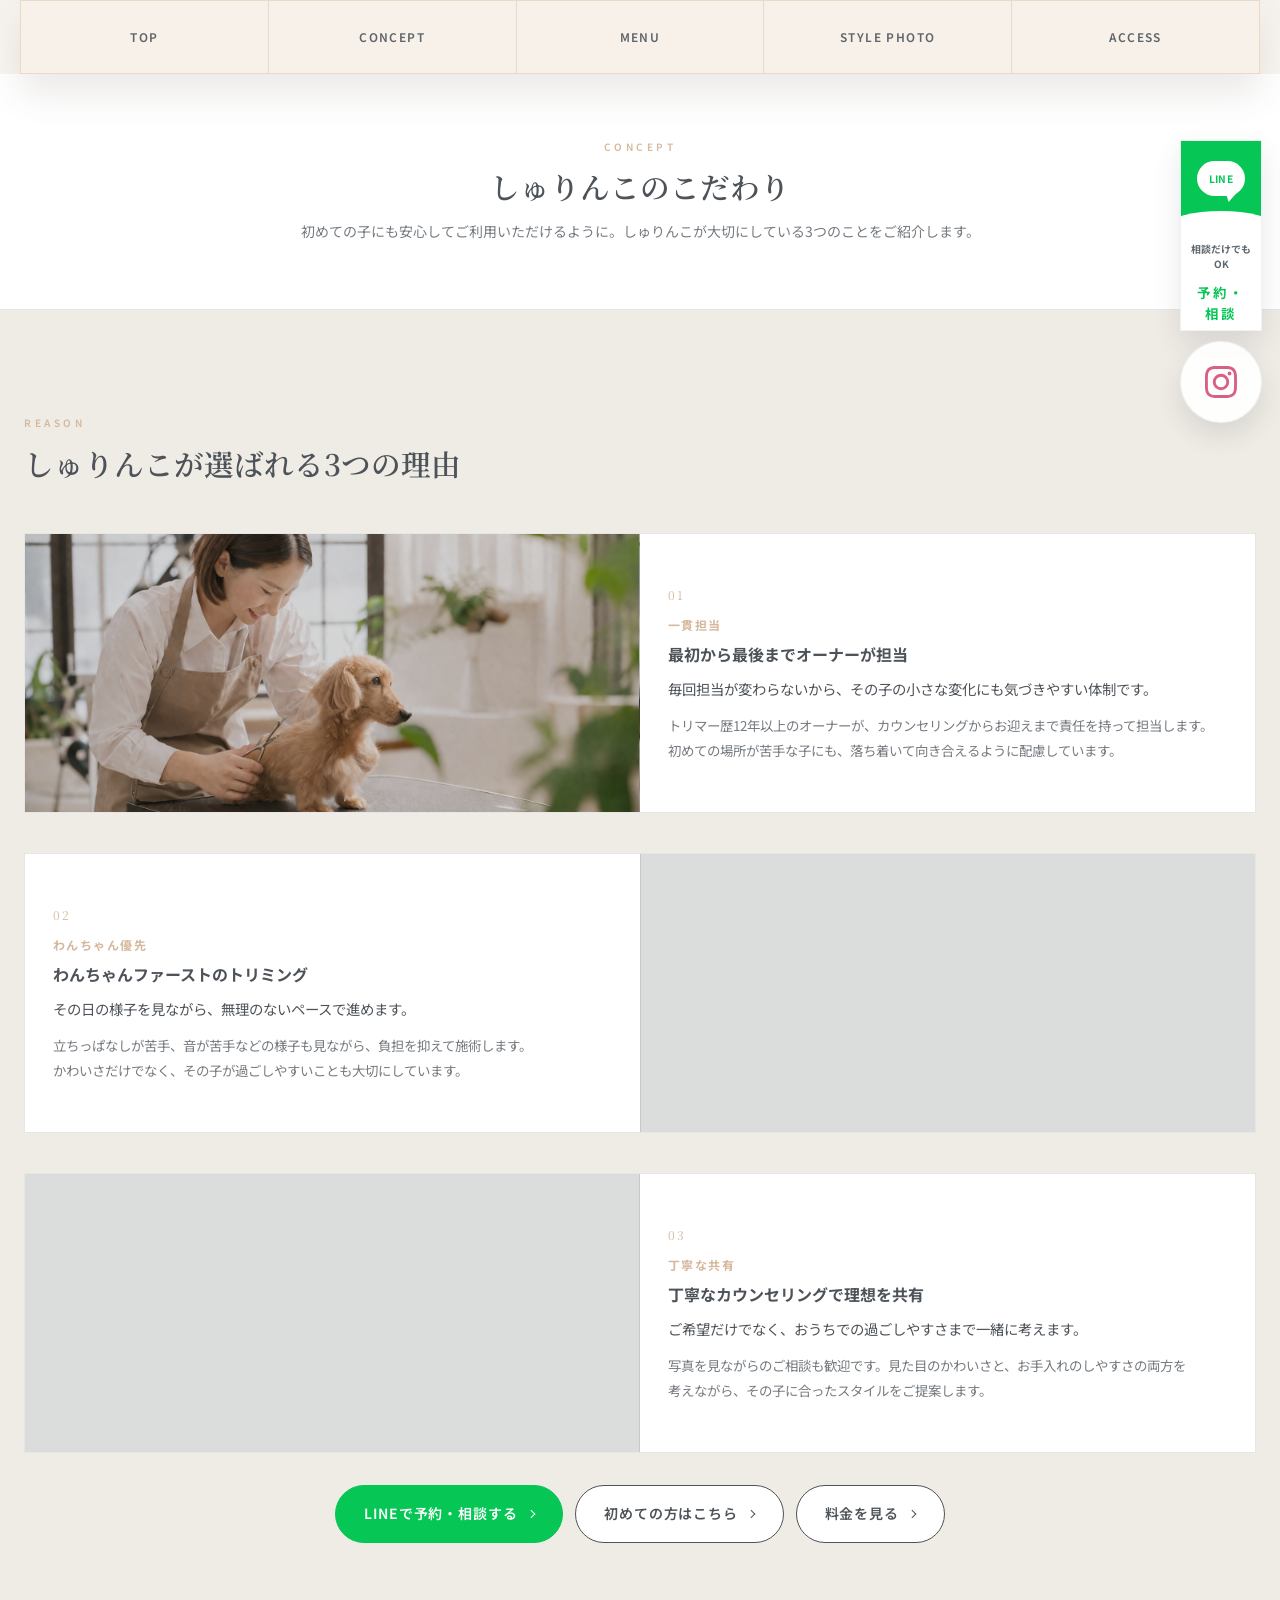
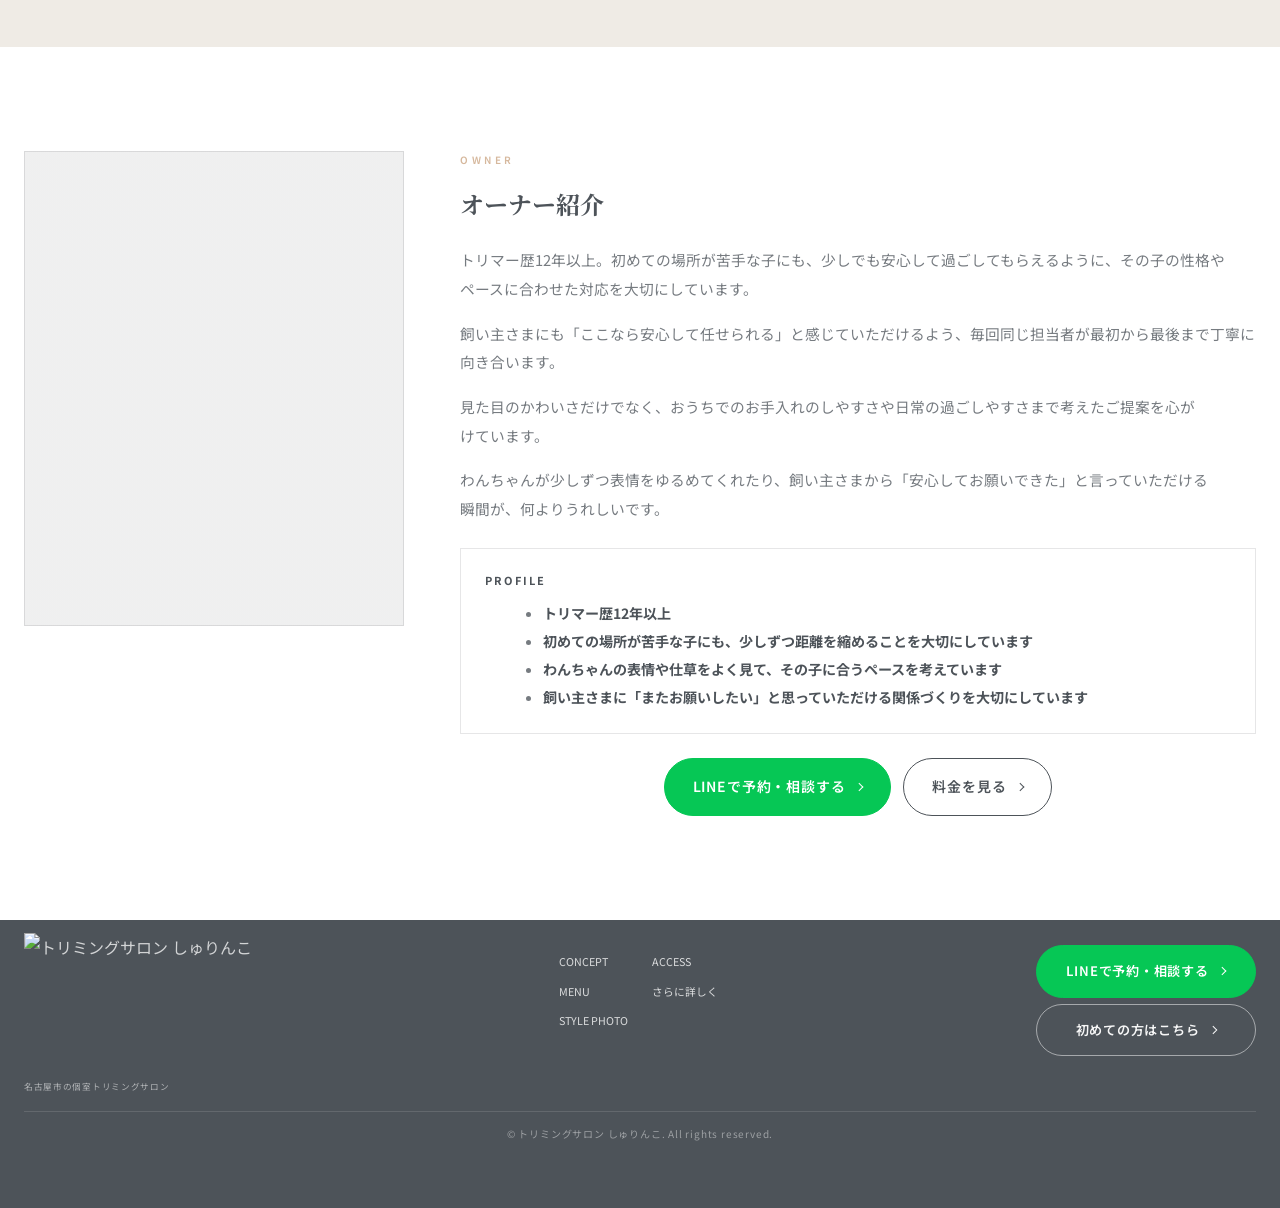
==== concept.html @ c7f00a2a "初回接続" ====
<!DOCTYPE html>
<html lang="ja">
<head>
  <meta charset="UTF-8">
  <meta name="viewport" content="width=device-width, initial-scale=1.0">
  <title>CONCEPT しゅりんこのこだわり | トリミングサロン しゅりんこ</title>
  <meta name="description" content="トリミングサロン しゅりんこのコンセプト。しゅりんこが選ばれる3つの理由をご紹介します。">
  <link rel="preconnect" href="https://fonts.googleapis.com">
  <link rel="preconnect" href="https://fonts.gstatic.com" crossorigin>
  <link href="https://fonts.googleapis.com/css2?family=Noto+Sans+JP:wght@400;500;600;700&family=Noto+Serif+JP:wght@500;600;700&display=swap" rel="stylesheet">
  <link rel="stylesheet" href="style.css">
</head>
<body class="subpage">
  <nav class="site-subnav" aria-label="ページ内ナビゲーション">
    <ul class="site-subnav__list">
      <li><a href="index.html">TOP</a></li>
      <li><a href="index.html#about">CONCEPT</a></li>
      <li><a href="index.html#menu">MENU</a></li>
      <li><a href="index.html#styles">STYLE PHOTO</a></li>
      <li><a href="index.html#access">ACCESS</a></li>
    </ul>
  </nav>

  <main class="subpage-main">
    <header class="page-hero page-hero--sub">
      <div class="container narrow">
        <p class="page-hero__label">CONCEPT</p>
        <h1 class="page-hero__title">しゅりんこのこだわり</h1>
        <p class="page-hero__lead">初めての子にも安心してご利用いただけるように。しゅりんこが大切にしている3つのことをご紹介します。</p>
      </div>
    </header>

    <section class="section section--beige reasons-section" id="reasons-detail" aria-labelledby="reasons-detail-title">
      <div class="reasons-section__head">
        <span class="section__label-en" aria-hidden="true">REASON</span>
        <h2 id="reasons-detail-title" class="reasons-section__title">しゅりんこが選ばれる3つの理由</h2>
      </div>
      <div class="reasons-stack">
        <div class="reasons-row">
          <div class="reasons-row__media reasons-row__media--a" role="presentation"></div>
          <article class="reasons-row__body">
            <span class="reasons-mosaic__num">01</span>
            <p class="reasons-mosaic__label">一貫担当</p>
            <h3 class="reasons-mosaic__heading">最初から最後までオーナーが担当</h3>
            <p class="reasons-mosaic__summary">毎回担当が変わらないから、その子の小さな変化にも気づきやすい体制です。</p>
            <p class="reasons-mosaic__text">トリマー歴12年以上のオーナーが、カウンセリングからお迎えまで責任を持って担当します。初めての場所が苦手な子にも、落ち着いて向き合えるように配慮しています。</p>
          </article>
        </div>
        <div class="reasons-row reasons-row--reverse">
          <div class="reasons-row__media reasons-row__media--b" role="presentation"></div>
          <article class="reasons-row__body">
            <span class="reasons-mosaic__num">02</span>
            <p class="reasons-mosaic__label">わんちゃん優先</p>
            <h3 class="reasons-mosaic__heading">わんちゃんファーストのトリミング</h3>
            <p class="reasons-mosaic__summary">その日の様子を見ながら、無理のないペースで進めます。</p>
            <p class="reasons-mosaic__text">立ちっぱなしが苦手、音が苦手などの様子も見ながら、負担を抑えて施術します。かわいさだけでなく、その子が過ごしやすいことも大切にしています。</p>
          </article>
        </div>
        <div class="reasons-row">
          <div class="reasons-row__media reasons-row__media--c" role="presentation"></div>
          <article class="reasons-row__body">
            <span class="reasons-mosaic__num">03</span>
            <p class="reasons-mosaic__label">丁寧な共有</p>
            <h3 class="reasons-mosaic__heading">丁寧なカウンセリングで理想を共有</h3>
            <p class="reasons-mosaic__summary">ご希望だけでなく、おうちでの過ごしやすさまで一緒に考えます。</p>
            <p class="reasons-mosaic__text">写真を見ながらのご相談も歓迎です。見た目のかわいさと、お手入れのしやすさの両方を考えながら、その子に合ったスタイルをご提案します。</p>
          </article>
        </div>
      </div>
      <div class="container narrow section__actions">
        <a href="index.html#contact" class="btn btn--line btn--arrow">LINEで予約・相談する</a>
        <a href="news-guide.html" class="btn btn--ghost btn--arrow">初めての方はこちら</a>
        <a href="menu.html" class="btn btn--ghost btn--arrow">料金を見る</a>
      </div>
    </section>

    <section class="section section--white" id="owner" aria-labelledby="owner-title">
      <div class="owner-section__inner">
        <div class="owner-section__photo" role="presentation"></div>
        <div class="owner-section__text">
          <span class="section__label-en section__label-en--dark">OWNER</span>
          <h2 id="owner-title" class="owner-section__title">オーナー紹介</h2>
          <p>トリマー歴12年以上。初めての場所が苦手な子にも、少しでも安心して過ごしてもらえるように、その子の性格やペースに合わせた対応を大切にしています。</p>
          <p>飼い主さまにも「ここなら安心して任せられる」と感じていただけるよう、毎回同じ担当者が最初から最後まで丁寧に向き合います。</p>
          <p>見た目のかわいさだけでなく、おうちでのお手入れのしやすさや日常の過ごしやすさまで考えたご提案を心がけています。</p>
          <p>わんちゃんが少しずつ表情をゆるめてくれたり、飼い主さまから「安心してお願いできた」と言っていただける瞬間が、何よりうれしいです。</p>
          <dl class="qualifications">
            <dt>PROFILE</dt>
            <dd>
              <ul>
                <li><strong>トリマー歴12年以上</strong></li>
                <li><strong>初めての場所が苦手な子にも、少しずつ距離を縮めることを大切にしています</strong></li>
                <li><strong>わんちゃんの表情や仕草をよく見て、その子に合うペースを考えています</strong></li>
                <li><strong>飼い主さまに「またお願いしたい」と思っていただける関係づくりを大切にしています</strong></li>
              </ul>
            </dd>
          </dl>
          <div class="section__actions section__actions--mt0">
            <a href="index.html#contact" class="btn btn--line btn--arrow">LINEで予約・相談する</a>
            <a href="menu.html" class="btn btn--ghost btn--arrow">料金を見る</a>
          </div>
        </div>
      </div>
    </section>
  </main>

  <footer class="site-footer">
    <div class="site-footer__grid container">
      <div class="site-footer__brand">
        <img src="ペットサロンしゅりんこのロゴデザイン.png" alt="トリミングサロン しゅりんこ" class="site-footer__logo-img" width="1536" height="1024" decoding="async">
        <p class="site-footer__tag">名古屋市の個室トリミングサロン</p>
      </div>
      <nav class="site-footer__nav" aria-label="フッターナビ">
        <ul>
          <li><a href="index.html#about">CONCEPT</a></li>
          <li><a href="index.html#menu">MENU</a></li>
          <li><a href="index.html#styles">STYLE PHOTO</a></li>
          <li><a href="index.html#access">ACCESS</a></li>
          <li><a href="concept.html">さらに詳しく</a></li>
        </ul>
      </nav>
      <div class="site-footer__cta">
        <a href="index.html#contact" class="btn btn--line btn--arrow btn--block">LINEで予約・相談する</a>
        <a href="news-guide.html" class="btn btn--ghost-light btn--arrow btn--block">初めての方はこちら</a>
      </div>
    </div>
    <p class="site-footer__copy">© トリミングサロン しゅりんこ. All rights reserved.</p>
  </footer>

  <aside class="fixed-side-cta floating-cta-nav" aria-label="固定予約・SNS">
    <a href="index.html#contact" class="fixed-side-cta__btn fixed-side-cta__btn--line floating-cta-nav__button floating-cta-nav__button--line" aria-label="LINEで予約">
      <span class="fixed-side-cta__line-top floating-cta-nav__line-header" aria-hidden="true">
        <span class="fixed-side-cta__line-bubble floating-cta-nav__line-bubble">LINE</span>
      </span>
      <span class="fixed-side-cta__subcopy">相談だけでもOK</span>
      <span class="fixed-side-cta__label floating-cta-nav__label"><span>予約・</span><span>相談</span></span>
    </a>
    <a href="#" class="fixed-side-cta__btn fixed-side-cta__btn--ig floating-cta-nav__button floating-cta-nav__button--instagram" target="_blank" rel="noopener noreferrer" aria-label="Instagram">
      <span class="fixed-side-cta__icon fixed-side-cta__icon--ig floating-cta-nav__icon" aria-hidden="true"></span>
      <span class="fixed-side-cta__label floating-cta-nav__label">Instagram</span>
    </a>
  </aside>

  <script>
    (function () {
      var toggle = document.querySelector('.menu-toggle');
      var nav = document.getElementById('mobile-nav');
      if (!toggle || !nav) return;
      toggle.addEventListener('click', function () {
        var open = nav.hasAttribute('hidden');
        if (open) {
          nav.removeAttribute('hidden');
          toggle.setAttribute('aria-expanded', 'true');
          toggle.setAttribute('aria-label', 'メニューを閉じる');
        } else {
          nav.setAttribute('hidden', '');
          toggle.setAttribute('aria-expanded', 'false');
          toggle.setAttribute('aria-label', 'メニューを開く');
        }
      });
      nav.querySelectorAll('a').forEach(function (a) {
        a.addEventListener('click', function () {
          nav.setAttribute('hidden', '');
          toggle.setAttribute('aria-expanded', 'false');
        });
      });
    })();
  </script>
</body>
</html>
---- style.css ----
/* dogsalon mooi — editorial / reference-inspired layout */

:root {
  --color-white: #ffffff;
  --color-beige: #efebe5;
  --color-beige-deep: #d8cdc0;
  --color-pink-bar: #f8f6f3;
  --color-footer: #4d5359;
  --color-text: #4d5359;
  --color-text-muted: #767b80;
  --color-tan: #d6b89d;
  --color-tan-hover: #c9a889;
  --color-line: #06c755;
  --color-line-hover: #05a849;
  --color-border: rgba(77, 83, 89, 0.14);
  --font-sans: "Noto Sans JP", system-ui, sans-serif;
  --font-serif: "Noto Serif JP", "Hiragino Mincho ProN", serif;
  --topbar-h: 76px;
  --subnav-h: 72px;
  --container: 1320px;
  --section-pad: clamp(4rem, 10vw, 6.5rem);
}

*,
*::before,
*::after {
  box-sizing: border-box;
}

html {
  scroll-behavior: smooth;
}

body {
  margin: 0;
  font-family: var(--font-sans);
  font-size: 16px;
  line-height: 1.85;
  color: var(--color-text);
  background: linear-gradient(180deg, #f5f2ee 0%, #ffffff 24rem);
  word-break: auto-phrase;
  overflow-wrap: break-word;
}

img {
  max-width: 100%;
  height: auto;
  vertical-align: middle;
}

a {
  color: inherit;
}

.container {
  width: min(100% - 48px, var(--container));
  margin-inline: auto;
}

.container.narrow {
  max-width: 720px;
}

/* ----- Top bar ----- */
.site-topbar {
  position: absolute;
  top: 0;
  left: 0;
  right: 0;
  z-index: 200;
  padding-top: 10px;
}

.site-topbar__inner {
  display: flex;
  align-items: flex-start;
  justify-content: space-between;
  min-height: var(--topbar-h);
  width: min(100% - 40px, var(--container));
  margin-inline: auto;
  gap: 1rem;
}

.site-logo {
  display: inline-flex;
  text-decoration: none;
  align-items: center;
  margin-top: 0;
}

.site-logo__img {
  display: block;
  width: clamp(270px, 32vw, 430px);
  height: auto;
  filter: drop-shadow(0 6px 22px rgba(0, 0, 0, 0.22));
}

.site-topbar__meta {
  display: flex;
  flex-direction: column;
  align-items: center;
  gap: 0.15rem;
  margin-left: auto;
  text-align: right;
}

.site-topbar__tel {
  font-family: var(--font-serif);
  font-size: clamp(1rem, 1.8vw, 1.4rem);
  color: rgba(255, 255, 255, 0.98);
  text-decoration: none;
  letter-spacing: 0.05em;
}

.site-topbar__tel:hover {
  color: var(--color-white);
}

.site-topbar__hours {
  font-size: 0.75rem;
  color: rgba(255, 255, 255, 0.78);
  letter-spacing: 0.08em;
}

.icon-link {
  display: inline-block;
  width: 20px;
  height: 20px;
  background: currentColor;
  color: var(--color-text);
  opacity: 0.86;
  transition: opacity 0.2s, transform 0.2s;
}

.icon-link:hover {
  opacity: 1;
  transform: translateY(-1px);
}

.icon-link--line {
  mask: url("data:image/svg+xml,%3Csvg xmlns='http://www.w3.org/2000/svg' viewBox='0 0 24 24'%3E%3Cpath fill='%23000' d='M19.365 9.863c.349 0 .63.285.63.631 0 .345-.281.63-.63.63H17.61v1.125h1.755c.349 0 .63.283.63.63 0 .344-.281.629-.63.629h-2.386c-.345 0-.627-.285-.627-.629V8.108c0-.345.282-.63.63-.63h2.386c.346 0 .627.285.627.63 0 .349-.281.63-.63.63H17.61v1.125h1.755zm-3.855 3.016c0 .27-.174.51-.432.596-.064.021-.133.031-.199.031-.211 0-.391-.09-.51-.25l-2.443-3.317v2.94c0 .344-.282.629-.631.629-.346 0-.627-.285-.627-.629V8.108c0-.27.173-.51.43-.595.06-.023.136-.033.194-.033.195 0 .375.104.495.254l2.462 3.33V8.108c0-.345.282-.63.63-.63.345 0 .63.285.63.63v4.771zm-5.741 0c0 .344-.282.629-.631.629-.345 0-.627-.285-.627-.629V8.108c0-.345.282-.63.63-.63.346 0 .628.285.628.63v4.771zm-2.466.629H4.917c-.345 0-.63-.285-.63-.629V8.108c0-.345.285-.63.63-.63.348 0 .63.285.63.63v4.137h1.756c.348 0 .629.283.629.63 0 .344-.282.629-.629.629M24 10.314C24 4.943 18.615.572 12 .572S0 4.943 0 10.314c0 4.811 4.27 8.842 10.035 9.608.391.082.923.258 1.058.59.12.301.079.766.038 1.08l-.164 1.02c-.045.301-.24 1.186 1.049.645 1.291-.539 6.916-4.078 9.436-6.975C23.176 14.393 24 12.458 24 10.314'/%3E%3C/svg%3E") center / contain no-repeat;
  -webkit-mask: url("data:image/svg+xml,%3Csvg xmlns='http://www.w3.org/2000/svg' viewBox='0 0 24 24'%3E%3Cpath fill='%23000' d='M19.365 9.863c.349 0 .63.285.63.631 0 .345-.281.63-.63.63H17.61v1.125h1.755c.349 0 .63.283.63.63 0 .344-.281.629-.63.629h-2.386c-.345 0-.627-.285-.627-.629V8.108c0-.345.282-.63.63-.63h2.386c.346 0 .627.285.627.63 0 .349-.281.63-.63.63H17.61v1.125h1.755zm-3.855 3.016c0 .27-.174.51-.432.596-.064.021-.133.031-.199.031-.211 0-.391-.09-.51-.25l-2.443-3.317v2.94c0 .344-.282.629-.631.629-.346 0-.627-.285-.627-.629V8.108c0-.27.173-.51.43-.595.06-.023.136-.033.194-.033.195 0 .375.104.495.254l2.462 3.33V8.108c0-.345.282-.63.63-.63.345 0 .63.285.63.63v4.771zm-5.741 0c0 .344-.282.629-.631.629-.345 0-.627-.285-.627-.629V8.108c0-.345.282-.63.63-.63.346 0 .628.285.628.63v4.771zm-2.466.629H4.917c-.345 0-.63-.285-.63-.629V8.108c0-.345.285-.63.63-.63.348 0 .63.285.63.63v4.137h1.756c.348 0 .629.283.629.63 0 .344-.282.629-.629.629M24 10.314C24 4.943 18.615.572 12 .572S0 4.943 0 10.314c0 4.811 4.27 8.842 10.035 9.608.391.082.923.258 1.058.59.12.301.079.766.038 1.08l-.164 1.02c-.045.301-.24 1.186 1.049.645 1.291-.539 6.916-4.078 9.436-6.975C23.176 14.393 24 12.458 24 10.314'/%3E%3C/svg%3E") center / contain no-repeat;
  background: #06c755;
  opacity: 1;
}

.icon-link--ig {
  mask: url("data:image/svg+xml,%3Csvg xmlns='http://www.w3.org/2000/svg' viewBox='0 0 24 24'%3E%3Cpath fill='%23000' d='M12 2.163c3.204 0 3.584.012 4.85.07 3.252.148 4.771 1.691 4.919 4.919.058 1.265.069 1.645.069 4.849 0 3.205-.012 3.584-.069 4.849-.149 3.225-1.664 4.771-4.919 4.919-1.266.058-1.644.07-4.85.07-3.204 0-3.584-.012-4.849-.07-3.26-.149-4.771-1.699-4.919-4.92-.058-1.265-.07-1.644-.07-4.849 0-3.204.013-3.583.07-4.849.149-3.227 1.664-4.771 4.919-4.919 1.266-.057 1.645-.069 4.849-.069zM12 0C8.741 0 8.333.014 7.053.072 2.695.272.273 2.69.073 7.052.014 8.333 0 8.741 0 12c0 3.259.014 3.668.072 4.948.2 4.358 2.618 6.78 6.98 6.98C8.333 23.986 8.741 24 12 24c3.259 0 3.668-.014 4.948-.072 4.354-.2 6.782-2.618 6.979-6.98.059-1.28.073-1.689.073-4.948 0-3.259-.014-3.667-.072-4.947-.196-4.354-2.617-6.78-6.979-6.98C15.668.014 15.259 0 12 0zm0 5.838a6.162 6.162 0 100 12.324 6.162 6.162 0 000-12.324zM12 16a4 4 0 110-8 4 4 0 010 8zm6.406-11.845a1.44 1.44 0 100 2.881 1.44 1.44 0 000-2.881z'/%3E%3C/svg%3E") center / contain no-repeat;
  -webkit-mask: url("data:image/svg+xml,%3Csvg xmlns='http://www.w3.org/2000/svg' viewBox='0 0 24 24'%3E%3Cpath fill='%23000' d='M12 2.163c3.204 0 3.584.012 4.85.07 3.252.148 4.771 1.691 4.919 4.919.058 1.265.069 1.645.069 4.849 0 3.205-.012 3.584-.069 4.849-.149 3.225-1.664 4.771-4.919 4.919-1.266.058-1.644.07-4.85.07-3.204 0-3.584-.012-4.849-.07-3.26-.149-4.771-1.699-4.919-4.92-.058-1.265-.07-1.644-.07-4.849 0-3.204.013-3.583.07-4.849.149-3.227 1.664-4.771 4.919-4.919 1.266-.057 1.645-.069 4.849-.069zM12 0C8.741 0 8.333.014 7.053.072 2.695.272.273 2.69.073 7.052.014 8.333 0 8.741 0 12c0 3.259.014 3.668.072 4.948.2 4.358 2.618 6.78 6.98 6.98C8.333 23.986 8.741 24 12 24c3.259 0 3.668-.014 4.948-.072 4.354-.2 6.782-2.618 6.979-6.98.059-1.28.073-1.689.073-4.948 0-3.259-.014-3.667-.072-4.947-.196-4.354-2.617-6.78-6.979-6.98C15.668.014 15.259 0 12 0zm0 5.838a6.162 6.162 0 100 12.324 6.162 6.162 0 000-12.324zM12 16a4 4 0 110-8 4 4 0 010 8zm6.406-11.845a1.44 1.44 0 100 2.881 1.44 1.44 0 000-2.881z'/%3E%3C/svg%3E") center / contain no-repeat;
}

.icon-link--facebook {
  mask: url("data:image/svg+xml,%3Csvg xmlns='http://www.w3.org/2000/svg' viewBox='0 0 24 24'%3E%3Cpath fill='%23000' d='M13.5 8.5V6.75c0-.483.392-.875.875-.875H16V2.5h-2.625A4.375 4.375 0 009 6.875V8.5H6.5V12H9v9.5h4.5V12H16l.5-3.5h-3z'/%3E%3C/svg%3E") center / contain no-repeat;
  -webkit-mask: url("data:image/svg+xml,%3Csvg xmlns='http://www.w3.org/2000/svg' viewBox='0 0 24 24'%3E%3Cpath fill='%23000' d='M13.5 8.5V6.75c0-.483.392-.875.875-.875H16V2.5h-2.625A4.375 4.375 0 009 6.875V8.5H6.5V12H9v9.5h4.5V12H16l.5-3.5h-3z'/%3E%3C/svg%3E") center / contain no-repeat;
}

.site-topbar__mail {
  width: 54px;
  height: 54px;
  border-radius: 999px;
  flex-shrink: 0;
  background: var(--color-tan);
  box-shadow: 0 18px 30px rgba(0, 0, 0, 0.14);
  position: relative;
}

.site-topbar__mail::before {
  content: "";
  position: absolute;
  inset: 16px;
  background: #48505a;
  mask: url("data:image/svg+xml,%3Csvg xmlns='http://www.w3.org/2000/svg' viewBox='0 0 24 24'%3E%3Cpath fill='%23000' d='M20 6H4a2 2 0 00-2 2v8a2 2 0 002 2h16a2 2 0 002-2V8a2 2 0 00-2-2m-.4 2L12 13.25 4.4 8zM4 16V9l8 5 8-5v7z'/%3E%3C/svg%3E") center / contain no-repeat;
  -webkit-mask: url("data:image/svg+xml,%3Csvg xmlns='http://www.w3.org/2000/svg' viewBox='0 0 24 24'%3E%3Cpath fill='%23000' d='M20 6H4a2 2 0 00-2 2v8a2 2 0 002 2h16a2 2 0 002-2V8a2 2 0 00-2-2m-.4 2L12 13.25 4.4 8zM4 16V9l8 5 8-5v7z'/%3E%3C/svg%3E") center / contain no-repeat;
}

.menu-toggle {
  display: none;
  flex-direction: column;
  justify-content: center;
  gap: 6px;
  width: 44px;
  height: 44px;
  padding: 0;
  border: none;
  background: transparent;
  cursor: pointer;
}

.menu-toggle span {
  display: block;
  width: 22px;
  height: 2px;
  background: var(--color-white);
}

.mobile-nav {
  border-top: 1px solid rgba(255, 255, 255, 0.18);
  background: rgba(77, 83, 89, 0.92);
}

.mobile-nav ul {
  list-style: none;
  margin: 0;
  padding: 1rem 1.25rem 1.5rem;
  display: flex;
  flex-direction: column;
  gap: 0.5rem;
}

.mobile-nav a {
  display: block;
  padding: 0.5rem 0;
  font-size: 0.875rem;
  text-decoration: none;
  color: var(--color-white);
}

@media (max-width: 900px) {
  .site-topbar__meta {
    align-items: flex-end;
  }

  .menu-toggle {
    display: flex;
  }

  .site-topbar__mail {
    display: none;
  }
}

/* ----- Sub navigation ----- */
.site-subnav {
  position: sticky;
  top: 0;
  z-index: 180;
  width: min(100% - 40px, var(--container));
  margin: calc(var(--subnav-h) * -0.5) auto 0;
  background: rgba(247, 241, 233, 0.97);
  border: 1px solid rgba(214, 184, 157, 0.42);
  box-shadow: 0 20px 35px rgba(99, 85, 69, 0.12);
  backdrop-filter: blur(10px);
}

.site-subnav__list {
  display: flex;
  align-items: stretch;
  list-style: none;
  margin: 0;
  padding: 0;
  min-height: var(--subnav-h);
}

.site-subnav__list > li {
  display: flex;
  align-items: center;
  flex: 1;
  justify-content: center;
}

.site-subnav__list > li:not(:last-child) {
  border-right: 1px solid var(--color-border);
}

.site-subnav__list a {
  display: block;
  padding: 0.75rem 1rem;
  font-size: 0.74rem;
  font-weight: 600;
  letter-spacing: 0.12em;
  text-decoration: none;
  color: #5e6469;
  transition: color 0.2s;
}

.site-subnav__list a:hover {
  color: var(--color-text);
}

.site-subnav__cta {
  flex: 0 0 145px !important;
}

.site-subnav__cta a {
  background: var(--color-tan);
  color: #4a5057 !important;
  width: 100%;
  min-height: var(--subnav-h);
  display: inline-flex;
  align-items: center;
  justify-content: center;
  gap: 0.5rem;
}

.site-subnav__cta a:hover {
  background: var(--color-tan-hover);
}

@media (max-width: 900px) {
  .site-subnav {
    display: none;
  }
}

/* ----- NEWS bar ----- */
.news-bar {
  width: min(100% - 40px, 1220px);
  margin: 1.1rem auto 0;
  padding: 1.1rem 0 1.35rem;
  background:
    linear-gradient(180deg, rgba(255, 255, 255, 0.96), rgba(255, 255, 255, 0.96)),
    linear-gradient(90deg, rgba(169, 206, 193, 0.22), rgba(255, 255, 255, 0) 18%);
}

.news-bar__inner {
  display: grid;
  grid-template-columns: minmax(240px, 0.36fr) minmax(0, 1fr);
  gap: 1.8rem;
  align-items: start;
}

.news-bar__header {
  padding: 0.9rem 0 0 0.35rem;
}

.news-bar__eyebrow {
  margin: 0 0 0.35rem;
  font-size: 0.75rem;
  font-weight: 600;
  letter-spacing: 0.22em;
  color: var(--color-tan);
  text-transform: lowercase;
}

.news-bar__title {
  margin: 0 0 0.95rem;
  font-family: var(--font-serif);
  font-size: clamp(1.2rem, 2.5vw, 1.6rem);
  font-weight: 600;
  letter-spacing: 0.08em;
  line-height: 1.5;
  color: var(--color-text);
}

.news-bar__header-line {
  display: flex;
  align-items: center;
  gap: 0.9rem;
  margin: 0 0 1.35rem;
}

.news-bar__header-dot {
  width: 12px;
  height: 12px;
  border-radius: 50%;
  background: rgba(214, 184, 157, 0.85);
  box-shadow: 14px -4px 0 -3px rgba(214, 184, 157, 0.55);
}

.news-bar__header-stroke {
  display: block;
  height: 2px;
  border-radius: 999px;
  background: rgba(214, 184, 157, 0.6);
}

.news-bar__header-stroke--short {
  width: 118px;
  transform: rotate(-4deg);
}

.news-bar__header-stroke--long {
  width: 178px;
  transform: rotate(2deg);
}

.news-bar__archive-link,
.news-bar__archive-button {
  display: inline-flex;
  align-items: center;
  justify-content: center;
  min-width: 220px;
  min-height: 0;
  padding: 0.72rem 1.35rem;
  background: var(--color-tan);
  box-shadow: 0 10px 24px rgba(214, 184, 157, 0.24);
  font-size: 0.8rem;
  font-weight: 600;
  letter-spacing: 0.18em;
  text-decoration: none;
  color: var(--color-white);
}

.news-bar__archive-link:hover,
.news-bar__archive-button:hover {
  background: var(--color-tan-hover);
  color: var(--color-white);
}

.news-bar__list {
  padding-top: 0.2rem;
}

.news-bar__item {
  border-bottom: 1px solid rgba(77, 83, 89, 0.12);
}

.news-bar__item-link {
  display: grid;
  grid-template-columns: 172px minmax(0, 1fr) auto;
  gap: 1.15rem;
  align-items: center;
  padding: 1.05rem 0.2rem;
  text-decoration: none;
  transition: color 0.2s, transform 0.2s;
}

.news-bar__item-link:hover {
  color: var(--color-tan);
  transform: translateX(4px);
}

.news-bar__date {
  display: block;
  font-family: var(--font-serif);
  color: var(--color-tan);
}

.news-bar__date-year {
  display: inline;
  font-size: 0.88rem;
  letter-spacing: 0.24em;
}

.news-bar__date-day {
  display: inline;
  font-size: 0.88rem;
  letter-spacing: 0.24em;
}

.news-bar__item-title {
  min-width: 0;
  font-size: clamp(0.92rem, 1.8vw, 1.05rem);
  font-weight: 500;
  line-height: 1.5;
  color: var(--color-text);
}

.news-bar__item-more {
  white-space: nowrap;
  font-size: 0.7rem;
  font-weight: 700;
  letter-spacing: 0.16em;
  color: var(--color-text-muted);
}

.news-bar__item-more::after {
  content: "→";
  margin-left: 0.35rem;
}

/* ----- Hero ----- */
.hero {
  position: relative;
  min-height: min(100vh, 900px);
  background: var(--color-beige);
  overflow: hidden;
}

.hero__media {
  position: absolute;
  inset: 0;
  overflow: hidden;
  background: linear-gradient(145deg, var(--color-beige-deep) 0%, #c4b8a8 50%, var(--color-beige) 100%);
}

.hero__img {
  width: 100%;
  height: 100%;
  object-fit: cover;
  object-position: center center;
  transform: scale(1.04);
  filter: saturate(0.93) brightness(0.88) contrast(1.01);
}

.hero__overlay {
  position: absolute;
  inset: 0;
  z-index: 2;
  background:
    linear-gradient(180deg, rgba(21, 24, 28, 0.56) 0%, rgba(21, 24, 28, 0.3) 34%, rgba(21, 24, 28, 0.5) 100%),
    radial-gradient(circle at center, rgba(255, 255, 255, 0.04), transparent 55%);
  display: flex;
  align-items: flex-end;
  justify-content: space-between;
  padding: clamp(1.5rem, 4vw, 3rem);
  padding-top: calc(var(--topbar-h) + 2rem);
}

.hero__content {
  max-width: 720px;
  margin: 0 auto 7rem;
  text-align: center;
  padding: clamp(1.2rem, 3vw, 2rem);
  border-radius: 1.5rem;
  background: linear-gradient(180deg, rgba(14, 16, 18, 0.26), rgba(14, 16, 18, 0.14));
  box-shadow: 0 16px 40px rgba(0, 0, 0, 0.16);
  backdrop-filter: blur(4px);
}

.hero__label {
  margin: 0 0 0.75rem;
  font-size: 0.6875rem;
  font-weight: 600;
  letter-spacing: 0.28em;
  color: rgba(255, 255, 255, 0.9);
}

.hero__title {
  margin: 0 0 1.25rem;
  font-family: var(--font-serif);
  font-size: clamp(1.7rem, 4vw, 2.7rem);
  font-weight: 600;
  line-height: 1.42;
  color: var(--color-white);
  text-shadow: 0 4px 26px rgba(0, 0, 0, 0.42);
  text-wrap: balance;
}

.hero__lead {
  margin: 0;
  font-size: 0.93rem;
  line-height: 1.9;
  color: rgba(255, 255, 255, 0.92);
  text-shadow: 0 2px 16px rgba(0, 0, 0, 0.4);
  text-wrap: pretty;
}

.hero__sublead {
  margin: 0.9rem 0 0;
  color: rgba(255, 255, 255, 0.98);
  font-size: 0.9rem;
  font-weight: 500;
  line-height: 1.8;
  text-shadow: 0 2px 14px rgba(0, 0, 0, 0.46);
}

.hero__actions {
  display: flex;
  flex-wrap: wrap;
  gap: 0.75rem;
  justify-content: center;
  margin-top: 1.15rem;
}

.hero__actions .btn {
  min-width: min(100%, 240px);
  min-height: 54px;
}

.hero__meta {
  list-style: none;
  margin: 1rem 0 0;
  padding: 0;
  display: flex;
  flex-wrap: wrap;
  justify-content: center;
  gap: 0.6rem;
}

.hero__meta li {
  padding: 0.45rem 0.85rem;
  border: 1px solid rgba(255, 255, 255, 0.26);
  background: rgba(255, 255, 255, 0.1);
  color: rgba(255, 255, 255, 0.95);
  font-size: 0.75rem;
  letter-spacing: 0.08em;
}

.hero__rail {
  display: flex;
  align-items: flex-end;
  justify-content: space-between;
  width: 100%;
  position: absolute;
  inset: auto 2rem 2rem;
  pointer-events: none;
}

.hero__dots {
  display: none;
}

.hero__scroll {
  display: none;
}

.hide-mobile {
  display: none;
}

@media (min-width: 640px) {
  .hide-mobile {
    display: inline;
  }
}

@media (max-width: 900px) {
  :root {
    --topbar-h: 64px;
  }

  .site-topbar {
    padding-top: 10px;
  }

  .site-topbar__inner {
    width: min(100% - 24px, var(--container));
  }

  .site-logo__img {
    width: clamp(210px, 58vw, 320px);
  }

  .site-topbar__tel {
    font-size: 0.84rem;
  }

  .site-topbar__hours {
    font-size: 0.65rem;
  }

  .hero {
    min-height: 78vh;
  }

  .hero__overlay {
    padding-top: calc(var(--topbar-h) + 1rem);
  }

  .hero__content {
    margin-bottom: 5.5rem;
    padding: 1.25rem 1rem 1.4rem;
  }

  .hero__actions {
    flex-direction: column;
  }

  .hero__actions .btn {
    width: 100%;
  }

  .hero__meta {
    gap: 0.45rem;
  }

  .hero__meta li {
    font-size: 0.7rem;
  }

  .hero__rail {
    inset: auto 1rem 1.5rem;
  }

  .news-bar {
    width: min(100% - 24px, 1220px);
    margin-top: 1.2rem;
  }

  .news-bar__inner {
    grid-template-columns: 1fr;
    gap: 1rem;
  }

  .news-bar__title {
    font-size: 1.7rem;
  }

  .news-bar__item-link {
    grid-template-columns: 72px minmax(0, 1fr);
    gap: 0.9rem 1rem;
    padding: 1rem 0;
  }

  .news-bar__item-more {
    grid-column: 2;
  }
}

.quick-cta {
  position: relative;
  z-index: 3;
  margin-top: -2.3rem;
  padding: 0 0 1.25rem;
}

.quick-cta__grid {
  display: grid;
  grid-template-columns: repeat(2, minmax(0, 1fr));
  gap: 1rem;
}

.quick-cta__card {
  display: block;
  padding: 1.2rem 1.15rem;
  min-height: 148px;
  text-decoration: none;
  background: rgba(255, 255, 255, 0.95);
  border: 1px solid rgba(77, 83, 89, 0.1);
  box-shadow: 0 14px 30px rgba(77, 83, 89, 0.08);
}

.quick-cta__label {
  display: block;
  margin-bottom: 0.45rem;
  font-size: 0.72rem;
  font-weight: 700;
  letter-spacing: 0.12em;
  color: var(--color-tan);
}

.quick-cta__card strong {
  display: block;
  margin-bottom: 0.45rem;
  font-size: 0.98rem;
  line-height: 1.6;
}

.quick-cta__card p {
  margin: 0;
  font-size: 0.84rem;
  line-height: 1.8;
  color: var(--color-text-muted);
}

/* ----- Section utilities ----- */
.section {
  padding: var(--section-pad) 0;
}

.section--beige {
  background: var(--color-beige);
}

.section--white {
  background: var(--color-white);
}

.section__label-en {
  display: block;
  font-size: 0.625rem;
  font-weight: 600;
  letter-spacing: 0.35em;
  color: rgba(255, 255, 255, 0.65);
  margin-bottom: 0.75rem;
}

.section__label-en--dark {
  color: var(--color-tan);
}

.section__label-en--center {
  display: block;
  text-align: center;
  margin-bottom: 0.5rem;
}

.section__label-en--on-dark {
  color: rgba(255, 255, 255, 0.72);
}

/* ----- CONCEPT（トップ） ----- */
.concept-main {
  padding: clamp(3rem, 7vw, 5rem) 0;
}

.concept-main__grid {
  display: grid;
  grid-template-columns: minmax(300px, 0.95fr) minmax(0, 1.05fr);
  gap: clamp(1.25rem, 3vw, 2rem);
  align-items: stretch;
  width: min(100% - 48px, var(--container));
  margin-inline: auto;
}

.concept-main__visual {
  width: 100%;
  min-height: 100%;
  display: flex;
  align-items: center;
  justify-content: center;
  padding: clamp(1rem, 2.5vw, 1.5rem);
  margin: 0;
  background: linear-gradient(145deg, rgba(216, 205, 192, 0.55) 0%, rgba(248, 246, 243, 0.92) 100%);
  border: 1px solid var(--color-border);
  border-radius: 1.5rem;
  overflow: hidden;
}

.concept-main__image {
  display: block;
  width: 100%;
  height: auto;
  max-height: 560px;
  aspect-ratio: 1 / 1;
  object-fit: cover;
  object-position: center center;
  filter: saturate(0.94) brightness(0.98);
  border-radius: 1rem;
}

.concept-main__content {
  padding: clamp(1.5rem, 3vw, 2rem) clamp(1.4rem, 2.8vw, 1.9rem);
  display: flex;
  flex-direction: column;
  justify-content: center;
  gap: 0;
  max-width: none;
  margin-inline: auto;
}

.style-banner__actions .btn {
  min-width: min(100%, 280px);
  padding: 0.85rem 1.75rem;
}

.concept-main__title {
  font-family: var(--font-serif);
  font-size: clamp(1.25rem, 2.8vw, 1.65rem);
  font-weight: 600;
  margin: 0 0 0.7rem;
  line-height: 1.5;
  text-wrap: balance;
}

.concept-main__title--lead {
  margin-bottom: 0.65rem;
}

.concept-main__intro {
  max-width: 680px;
  margin: 0 0 2rem;
  font-size: 0.94rem;
  line-height: 1.9;
  color: var(--color-text-muted);
}

.concept-main__body {
  margin-bottom: 1.8rem;
}

.concept-main__body p {
  margin: 0 0 1.15rem;
  font-size: 0.95rem;
  line-height: 2.05;
  color: var(--color-text-muted);
  text-wrap: pretty;
}

.concept-main__body p:last-child {
  margin-bottom: 0;
}

.concept-main__body i {
  font-style: normal;
  font-weight: 600;
  color: var(--color-text);
}

.concept-main__features {
  display: grid;
  grid-template-columns: repeat(3, minmax(0, 1fr));
  gap: 0.9rem;
  margin-top: 1.2rem;
}

.concept-main__feature-card {
  padding: 1rem 1rem 1.05rem;
  background: rgba(255, 255, 255, 0.88);
  border: 1px solid var(--color-border);
}

.concept-main__feature-card h3 {
  margin: 0 0 0.45rem;
  font-size: 0.88rem;
  line-height: 1.65;
}

.concept-main__feature-card p {
  margin: 0;
  font-size: 0.8rem;
  line-height: 1.8;
  color: var(--color-text-muted);
}

.concept-main__actions {
  display: flex;
  flex-wrap: wrap;
  gap: 0.75rem;
  margin-top: 1rem;
}

@media (max-width: 768px) {
  .concept-main__grid {
    grid-template-columns: 1fr;
    width: min(100% - 24px, var(--container));
  }

  .concept-main__visual {
    min-height: auto;
    margin-bottom: 1.4rem;
  }

  .concept-main__image {
    max-height: none;
  }

  .concept-main__intro {
    margin-bottom: 1.35rem;
  }

  .concept-main__features {
    grid-template-columns: 1fr;
  }

  .empathy-grid,
  .first-guide__steps-grid,
  .first-guide__support,
  .menu-feature__pricing,
  .style-cases__grid,
  .reassurance-grid {
    grid-template-columns: 1fr;
  }

  .first-step-card,
  .first-guide__support-card {
    padding: 1.35rem 1.2rem;
  }

  .first-step-card::after {
    display: none;
  }

  .menu-feature__actions {
    justify-content: center;
  }

}

/* ----- サブページ（concept.html） ----- */
.subpage .site-topbar {
  position: relative;
  padding-top: 0.5rem;
  background: var(--color-white);
}

.subpage .site-subnav {
  margin: 0 auto;
}

.subpage-main {
  padding-bottom: 0;
}

.page-hero--sub {
  padding: clamp(2.5rem, 6vw, 4rem) 0;
  background: var(--color-white);
  border-bottom: 1px solid var(--color-border);
  text-align: center;
}

.page-hero__label {
  margin: 0 0 0.5rem;
  font-size: 0.625rem;
  font-weight: 600;
  letter-spacing: 0.35em;
  color: var(--color-tan);
}

.page-hero__title {
  font-family: var(--font-serif);
  font-size: clamp(1.35rem, 3vw, 1.85rem);
  font-weight: 600;
  margin: 0 0 0.75rem;
  line-height: 1.45;
  text-wrap: balance;
}

.page-hero__lead {
  margin: 0;
  font-size: 0.875rem;
  color: var(--color-text-muted);
  text-wrap: pretty;
}

.section__title-center {
  font-family: var(--font-serif);
  font-size: clamp(1.25rem, 2.8vw, 1.65rem);
  font-weight: 600;
  text-align: center;
  margin: 0 0 2rem;
  line-height: 1.55;
  text-wrap: balance;
}

.section__title--on-dark {
  color: var(--color-white);
}

.section__intro {
  text-align: center;
  max-width: 640px;
  margin: -0.5rem auto 2rem;
  color: var(--color-text-muted);
  font-size: 0.93rem;
  line-height: 1.9;
  text-wrap: pretty;
}

.section__intro--tight {
  margin-top: -1rem;
}

.section__actions {
  display: flex;
  flex-wrap: wrap;
  gap: 0.75rem;
  justify-content: center;
  margin-top: 2rem;
}

.section__actions--mt0 {
  margin-top: 0;
}

.mini-cta {
  margin-top: 1.75rem;
  padding: 1.15rem 1.2rem;
  background: rgba(255, 255, 255, 0.72);
  border: 1px solid var(--color-border);
}

.mini-cta--center {
  text-align: center;
}

.mini-cta__text {
  margin: 0 0 0.85rem;
  font-size: 0.9rem;
  line-height: 1.9;
  color: var(--color-text-muted);
}

.section__cta-caption {
  margin: 0.9rem 0 0;
  text-align: center;
  font-size: 0.84rem;
  line-height: 1.8;
  color: var(--color-text-muted);
}

.section__cta-caption--left {
  text-align: left;
}

.empathy-section__closing {
  margin: 1.5rem auto 0;
  max-width: 720px;
  text-align: center;
  font-size: 0.9rem;
  line-height: 1.9;
  color: var(--color-text-muted);
}

.empathy-grid {
  display: grid;
  grid-template-columns: repeat(2, minmax(0, 1fr));
  gap: 1rem;
}

.empathy-card {
  padding: 1.2rem 1.2rem;
  background: rgba(255, 255, 255, 0.76);
  border: 1px solid var(--color-border);
}

.empathy-card p {
  margin: 0;
  font-size: 0.86rem;
  line-height: 1.8;
  color: var(--color-text);
}

@media (min-width: 769px) {
  .empathy-card p {
    white-space: nowrap;
  }
}

.empathy-section {
  padding-top: clamp(2.75rem, 6vw, 4.25rem);
  padding-bottom: clamp(2.5rem, 5vw, 3.75rem);
}

.first-guide {
  padding-top: clamp(2.5rem, 5.5vw, 4rem);
}

.first-guide__steps-grid {
  display: grid;
  grid-template-columns: repeat(4, minmax(0, 1fr));
  gap: 1.5rem;
}

.first-step-card,
.first-guide__support-card {
  position: relative;
  padding: 1.55rem 1.35rem;
  background: rgba(255, 255, 255, 0.9);
  border: 1px solid var(--color-border);
}

.first-step-card::after {
  content: "→";
  position: absolute;
  right: -0.75rem;
  top: 50%;
  transform: translateY(-50%);
  font-size: 1rem;
  color: rgba(77, 83, 89, 0.34);
}

.first-step-card:last-child::after {
  display: none;
}

.first-step-card__num {
  display: inline-block;
  margin-bottom: 0.8rem;
  font-size: 0.74rem;
  font-weight: 700;
  letter-spacing: 0.14em;
  color: var(--color-tan);
}

.first-step-card h3,
.first-guide__support-card h3 {
  margin: 0 0 0.8rem;
  font-family: var(--font-serif);
  font-size: 1.05rem;
}

.first-step-card p,
.first-guide__support-card p,
.first-guide__support-card ul {
  margin: 0;
  color: var(--color-text-muted);
  line-height: 1.9;
  font-size: 0.92rem;
}

.first-guide__support {
  display: grid;
  grid-template-columns: 1.2fr 0.8fr;
  gap: 1.5rem;
  margin-top: 1.5rem;
}

.first-guide__support-card ul {
  padding-left: 1.2rem;
}

.first-guide__support-card--accent {
  background: linear-gradient(180deg, rgba(255, 255, 255, 0.92), rgba(248, 244, 239, 0.96));
}

.text-link {
  display: inline-flex;
  margin-top: 0.85rem;
  color: var(--color-text);
  font-size: 0.85rem;
  font-weight: 700;
  text-decoration: none;
}

/* ----- Buttons ----- */
.btn {
  display: inline-flex;
  align-items: center;
  justify-content: center;
  gap: 0.5rem;
  padding: 0.95rem 1.75rem;
  font-family: inherit;
  font-size: 0.875rem;
  font-weight: 600;
  letter-spacing: 0.06em;
  text-decoration: none;
  border-radius: 999px;
  border: 1px solid transparent;
  cursor: pointer;
  min-height: 52px;
  transition: background 0.2s, color 0.2s, border-color 0.2s, transform 0.2s;
}

.btn--sm {
  padding: 0.55rem 1rem;
  font-size: 0.75rem;
}

.btn--lg {
  padding: 1rem 1.85rem;
  font-size: 0.875rem;
}

.btn--block {
  width: 100%;
  max-width: 260px;
}

.btn--arrow::after {
  content: "";
  width: 0.4rem;
  height: 0.4rem;
  border-top: 1.5px solid currentColor;
  border-right: 1.5px solid currentColor;
  transform: rotate(45deg);
  margin-left: 0.15rem;
}

.btn--ghost {
  background: var(--color-white);
  color: var(--color-text);
  border-color: var(--color-text);
}

.btn--ghost:hover {
  background: var(--color-text);
  color: var(--color-white);
  transform: translateY(-1px);
}

.btn--tan {
  background: var(--color-line);
  color: var(--color-white);
  border-color: var(--color-line);
}

.btn--tan:hover {
  background: var(--color-line-hover);
  border-color: var(--color-line-hover);
  color: var(--color-white);
  transform: translateY(-1px);
}

.btn--line {
  background: var(--color-line);
  color: var(--color-white);
  border-color: var(--color-line);
}

.btn--line:hover {
  background: var(--color-line-hover);
  border-color: var(--color-line-hover);
  color: var(--color-white);
  transform: translateY(-1px);
}

.btn--light {
  background: var(--color-white);
  color: var(--color-text);
  border-color: var(--color-white);
}

.btn--light:hover {
  background: transparent;
  color: var(--color-white);
  border-color: var(--color-white);
}

.btn--outline-light {
  background: transparent;
  color: var(--color-white);
  border-color: rgba(255, 255, 255, 0.85);
}

.btn--outline-light:hover {
  background: rgba(255, 255, 255, 0.12);
  color: var(--color-white);
}

.btn--ghost-light {
  background: transparent;
  color: rgba(255, 255, 255, 0.95);
  border-color: rgba(255, 255, 255, 0.5);
}

.btn--ghost-light:hover {
  background: rgba(255, 255, 255, 0.1);
  border-color: rgba(255, 255, 255, 0.85);
  color: var(--color-white);
  transform: translateY(-1px);
}

.text-link-arrow {
  display: inline-flex;
  align-items: center;
  gap: 0.35rem;
  font-size: 0.8125rem;
  font-weight: 600;
  letter-spacing: 0.08em;
  color: var(--color-text);
  text-decoration: none;
  border-bottom: 1px solid var(--color-text);
  padding-bottom: 0.15rem;
}

.text-link-arrow::after {
  content: "";
  width: 0.35rem;
  height: 0.35rem;
  border-top: 1.5px solid currentColor;
  border-right: 1.5px solid currentColor;
  transform: rotate(45deg);
}

.text-link-arrow:hover {
  color: var(--color-tan);
  border-color: var(--color-tan);
}

/* ----- Reasons editorial stack ----- */
.reasons-section {
  padding-left: min(24px, 4vw);
  padding-right: min(24px, 4vw);
}

.reasons-section__head {
  max-width: var(--container);
  margin: 0 auto 3rem;
}

.reasons-section__head .section__label-en {
  color: var(--color-tan);
  margin-bottom: 0.5rem;
}

.reasons-section__title {
  font-family: var(--font-serif);
  font-size: clamp(1.35rem, 3vw, 1.85rem);
  font-weight: 600;
  margin: 0;
  line-height: 1.5;
}

.reasons-stack {
  max-width: var(--container);
  margin: 0 auto;
  display: flex;
  flex-direction: column;
  gap: 2.5rem;
}

.reasons-grid {
  max-width: var(--container);
  margin: 0 auto;
  display: grid;
  grid-template-columns: repeat(3, minmax(0, 1fr));
  gap: 1rem;
}

.reasons-card {
  padding: 1.35rem 1.2rem 1.4rem;
  background: var(--color-white);
  border: 1px solid var(--color-border);
  display: flex;
  flex-direction: column;
  min-height: 100%;
}

.reasons-row {
  display: grid;
  grid-template-columns: 1fr 1fr;
  gap: 0;
  align-items: stretch;
  min-height: 280px;
  border: 1px solid var(--color-border);
  background: var(--color-white);
}

.reasons-row--reverse .reasons-row__media {
  order: 2;
}

.reasons-row--reverse .reasons-row__body {
  order: 1;
}

.reasons-row__media {
  min-height: 240px;
  border-right: 1px solid var(--color-border);
  background-position: center;
  background-size: cover;
}

.reasons-row--reverse .reasons-row__media {
  border-right: none;
  border-left: 1px solid var(--color-border);
}

.reasons-row__media--a {
  background-image:
    linear-gradient(rgba(54, 58, 61, 0.18), rgba(54, 58, 61, 0.18)),
    url("優しい手入れのひととき.png");
}

.reasons-row__media--b {
  background-image:
    linear-gradient(rgba(54, 58, 61, 0.18), rgba(54, 58, 61, 0.18)),
    url("清潔なトリミングルームのインテリア.png");
}

.reasons-row__media--c {
  background-image:
    linear-gradient(rgba(54, 58, 61, 0.18), rgba(54, 58, 61, 0.18)),
    url("美容ツールと植物のある洗練された作業スペース.png");
}

.reasons-row__body {
  padding: 2rem min(28px, 4vw);
  display: flex;
  flex-direction: column;
  justify-content: center;
  align-items: flex-start;
}

.reasons-mosaic__num {
  font-family: var(--font-serif);
  font-size: 0.75rem;
  color: var(--color-tan);
  letter-spacing: 0.15em;
}

.reasons-mosaic__heading {
  max-width: 100%;
  font-size: 1rem;
  font-weight: 700;
  margin: 0.35rem 0 0.55rem;
  line-height: 1.6;
}

.reasons-mosaic__label {
  margin: 0.5rem 0 0;
  font-size: 0.75rem;
  font-weight: 700;
  letter-spacing: 0.12em;
  color: var(--color-tan);
}

.reasons-mosaic__summary {
  margin: 0 0 0.7rem;
  font-size: 0.9rem;
  line-height: 1.75;
  color: var(--color-text);
}

.reasons-mosaic__text {
  margin: 0;
  max-width: none;
  font-size: 0.84rem;
  color: var(--color-text-muted);
  line-height: 1.85;
  text-wrap: pretty;
}

.reasons-mosaic__text--wide {
  max-width: 35em;
}

.text-nowrap {
  white-space: nowrap;
}

@media (max-width: 768px) {
  .reasons-grid {
    grid-template-columns: 1fr;
    gap: 0.85rem;
  }

  .reasons-card {
    padding: 1.2rem 1rem 1.25rem;
  }

  .reasons-row,
  .reasons-row--reverse {
    grid-template-columns: 1fr;
  }

  .reasons-row__media {
    min-height: 200px;
    border-right: none;
    border-bottom: 1px solid var(--color-border);
  }

  .reasons-row--reverse .reasons-row__media {
    order: 0;
    border-left: none;
  }

  .reasons-row--reverse .reasons-row__body {
    order: 1;
  }
}

/* ----- Concept split ----- */
.concept-split {
  display: grid;
  grid-template-columns: 1fr 1fr;
  gap: 0;
  min-height: 420px;
  padding: 0;
}

.concept-split__visual {
  min-height: 360px;
  background: linear-gradient(135deg, var(--color-beige-deep) 0%, #a89888 100%);
  border-right: 1px solid var(--color-border);
}

.concept-split__body {
  padding: var(--section-pad) min(48px, 6vw);
  display: flex;
  flex-direction: column;
  justify-content: center;
}

.concept-split__title {
  font-family: var(--font-serif);
  font-size: clamp(1.2rem, 2.5vw, 1.5rem);
  font-weight: 600;
  margin: 0 0 1.5rem;
  line-height: 1.55;
}

.concept-split__closing {
  margin: 1.5rem 0;
  font-size: 0.875rem;
  color: var(--color-text-muted);
}

@media (max-width: 768px) {
  .concept-split {
    grid-template-columns: 1fr;
  }

  .concept-split__visual {
    min-height: 240px;
    border-right: none;
    border-bottom: 1px solid var(--color-border);
  }
}

.check-list {
  list-style: none;
  margin: 0;
  padding: 0;
}

.check-list li {
  position: relative;
  padding-left: 1.1rem;
  margin-bottom: 0.65rem;
  font-size: 0.875rem;
}

.check-list li::before {
  content: "";
  position: absolute;
  left: 0;
  top: 0.55em;
  width: 4px;
  height: 4px;
  background: var(--color-tan);
  border-radius: 50%;
}

/* ----- Owner ----- */
.owner-section__inner {
  display: grid;
  grid-template-columns: minmax(240px, 380px) 1fr;
  gap: clamp(2rem, 5vw, 3.5rem);
  align-items: start;
  max-width: var(--container);
  margin: 0 auto;
  padding: 0 min(24px, 4vw);
}

.owner-section__photo {
  aspect-ratio: 4 / 5;
  background:
    linear-gradient(rgba(54, 58, 61, 0.08), rgba(54, 58, 61, 0.08)),
    url("ペット美容室での穏やかなひととき.png") center / cover no-repeat;
  border: 1px solid var(--color-border);
}

.owner-section__title {
  font-family: var(--font-serif);
  font-size: clamp(1.2rem, 2.5vw, 1.5rem);
  margin: 0 0 1.25rem;
}

.owner-section__text p {
  margin: 0 0 1rem;
  font-size: 0.92rem;
  line-height: 1.95;
  color: var(--color-text-muted);
}

.qualifications {
  margin: 1.5rem 0;
  padding: 1.35rem 1.5rem;
  background: var(--color-white);
  border: 1px solid var(--color-border);
}

.qualifications dt {
  font-size: 0.6875rem;
  font-weight: 700;
  letter-spacing: 0.2em;
  margin-bottom: 0.5rem;
  color: var(--color-text);
}

.qualifications ul {
  margin: 0;
  padding-left: 1.1rem;
  font-size: 0.88rem;
  line-height: 2;
  color: var(--color-text-muted);
}

.qualifications strong {
  color: var(--color-text);
}

@media (max-width: 768px) {
  .owner-section__inner {
    grid-template-columns: 1fr;
  }
}

/* ----- Style banner (B&W mood) ----- */
.style-banner {
  position: relative;
  min-height: min(70vh, 640px);
  display: flex;
  align-items: center;
  justify-content: center;
  padding: var(--section-pad) min(24px, 4vw);
  overflow: hidden;
}

.style-banner__media {
  position: absolute;
  inset: 0;
  background: #2a3238 center / cover no-repeat;
  background-image:
    linear-gradient(rgba(40, 48, 54, 0.5), rgba(40, 48, 54, 0.65)),
    linear-gradient(135deg, #5c6670 0%, #3d454c 100%);
  filter: grayscale(100%);
}

.style-banner__inner {
  position: relative;
  z-index: 1;
  width: min(100%, 1080px);
  text-align: center;
}

.style-banner__title {
  font-family: var(--font-serif);
  font-size: clamp(1.25rem, 3vw, 1.75rem);
  font-weight: 600;
  color: var(--color-white);
  margin: 0 0 1.25rem;
  line-height: 1.65;
  text-shadow: 0 2px 20px rgba(0, 0, 0, 0.4);
}

.style-banner__lead {
  margin: 0 0 2rem;
  font-size: 0.8125rem;
  line-height: 2;
  color: rgba(255, 255, 255, 0.88);
}

.style-banner__gallery {
  display: grid;
  grid-template-columns: repeat(3, minmax(0, 1fr));
  gap: 1rem;
  margin-bottom: 2rem;
}

.style-banner__card {
  margin: 0;
  overflow: hidden;
  border-radius: 1.2rem;
  background: rgba(255, 255, 255, 0.08);
  box-shadow: 0 14px 30px rgba(0, 0, 0, 0.18);
  aspect-ratio: 4 / 5;
}

.style-banner__img {
  display: block;
  width: 100%;
  height: 100%;
  object-fit: cover;
}

.style-banner__actions {
  display: flex;
  flex-wrap: wrap;
  gap: 0.75rem;
  justify-content: center;
}

.style-cases__grid {
  display: grid;
  grid-template-columns: repeat(3, minmax(0, 1fr));
  gap: 1.25rem;
}

.style-cases__card {
  background: rgba(255, 255, 255, 0.84);
  border: 1px solid var(--color-border);
  overflow: hidden;
}

.style-cases__img {
  display: block;
  width: 100%;
  aspect-ratio: 4 / 5;
  object-fit: cover;
}

.style-cases__body {
  padding: 1rem 1rem 1.1rem;
}

.style-cases__body h3 {
  margin: 0 0 0.45rem;
  font-size: 0.92rem;
  line-height: 1.6;
}

.style-cases__body p {
  margin: 0;
  font-size: 0.8rem;
  line-height: 1.8;
  color: var(--color-text-muted);
}

.style-cases__meta {
  list-style: none;
  margin: 0.85rem 0 0;
  padding: 0;
  display: grid;
  gap: 0.45rem;
}

.style-cases__meta li {
  position: relative;
  padding-left: 0.95rem;
  font-size: 0.78rem;
  line-height: 1.8;
  color: var(--color-text-muted);
}

.style-cases__meta li::before {
  content: "";
  position: absolute;
  left: 0;
  top: 0.7em;
  width: 5px;
  height: 5px;
  border-radius: 50%;
  background: var(--color-tan);
}

@media (max-width: 900px) {
  .style-banner__gallery {
    grid-template-columns: 1fr;
  }
}

/* ----- Notice ----- */
.notice-box {
  margin: 1.5rem 0 2rem;
  padding: 1.25rem 1.5rem;
  background: rgba(51, 62, 72, 0.04);
  border-left: 3px solid var(--color-tan);
  font-size: 0.8125rem;
  color: var(--color-text-muted);
}

.notice-box p {
  margin: 0;
}

/* ----- Menu feature ----- */
#menu.section {
  padding: 0;
}

.menu-feature {
  position: relative;
  max-width: none;
  margin: 0 auto;
  padding: 0;
}

.menu-feature__inner {
  margin: 0 auto;
  display: grid;
  grid-template-columns: 1fr 1fr;
  min-height: 420px;
  gap: 0;
  align-items: stretch;
}

.menu-feature__visual {
  min-height: 320px;
  overflow: hidden;
  background: linear-gradient(145deg, rgba(216, 205, 192, 0.75) 0%, rgba(248, 246, 243, 0.95) 100%);
  border-bottom: 1px solid var(--color-border);
}

.menu-feature__image {
  display: block;
  width: 100%;
  height: 100%;
  min-height: 320px;
  object-fit: cover;
  object-position: center center;
  filter: saturate(0.94) brightness(0.99);
}

.menu-feature__content {
  display: flex;
  flex-direction: column;
  justify-content: center;
  padding: var(--section-pad) min(48px, 6vw);
}

.menu-feature__title {
  margin: 0 0 1.1rem;
  font-family: var(--font-serif);
  font-size: clamp(1.25rem, 2.8vw, 1.65rem);
  font-weight: 600;
  line-height: 1.55;
  color: var(--color-text);
  text-shadow: none;
}

.menu-feature__panel {
  width: 100%;
  max-width: 560px;
  padding: 0;
  background: transparent;
  border: none;
}

.menu-feature__panel p {
  margin: 0 0 1rem;
  font-size: 0.9375rem;
  line-height: 2;
  color: var(--color-text-muted);
  text-wrap: pretty;
}

.menu-feature__panel p:last-of-type {
  margin-bottom: 1.25rem;
}

.menu-feature__points {
  list-style: none;
  margin: 0 0 1.75rem;
  padding: 0;
  display: grid;
  gap: 0.65rem;
}

.menu-feature__points li {
  position: relative;
  padding-left: 1.1rem;
  font-size: 0.875rem;
  color: var(--color-text-muted);
  line-height: 1.9;
}

.menu-feature__points li::before {
  content: "";
  position: absolute;
  left: 0;
  top: 0.6em;
  width: 6px;
  height: 6px;
  border-radius: 50%;
  background: var(--color-tan);
}

.menu-feature__btn {
  min-width: min(100%, 280px);
  padding: 0.85rem 1.75rem;
  background: var(--color-line);
  color: var(--color-white);
  border-color: var(--color-line);
}

.menu-feature__btn:hover {
  background: var(--color-line-hover);
  border-color: var(--color-line-hover);
  color: var(--color-white);
}

.menu-feature__pricing {
  display: grid;
  grid-template-columns: repeat(3, minmax(0, 1fr));
  gap: 0.9rem;
  margin: 1.6rem 0 1rem;
}

.menu-feature__price-card {
  padding: 1rem;
  background: rgba(255, 255, 255, 0.78);
  border: 1px solid rgba(77, 83, 89, 0.12);
}

.menu-feature__price-card h3 {
  margin: 0 0 0.45rem;
  font-size: 0.82rem;
  font-weight: 700;
}

.menu-feature__price-card strong {
  display: block;
  margin-bottom: 0.35rem;
  font-family: var(--font-serif);
  font-size: 1.1rem;
  font-weight: 600;
  color: var(--color-text);
}

.menu-feature__price-card p {
  margin: 0;
  font-size: 0.84rem;
  line-height: 1.7;
  color: var(--color-text);
}

.menu-feature__note {
  margin: 0;
  font-size: 0.78rem;
  line-height: 1.8;
  color: var(--color-text-muted);
}

.menu-feature__actions {
  justify-content: flex-start;
}

/* ----- Menu board ----- */
.menu-board {
  display: grid;
  grid-template-columns: minmax(0, 1.1fr) minmax(320px, 0.9fr);
  gap: clamp(1.5rem, 3vw, 2.75rem);
  align-items: start;
  margin-top: 2.5rem;
}

.menu-board__prices {
  background: rgba(255, 255, 255, 0.78);
  border: 1px solid rgba(77, 83, 89, 0.12);
  padding: 1.5rem 1.35rem;
}

.menu-board__value {
  margin: 0 0 1rem;
  font-size: 0.9rem;
  line-height: 1.8;
  color: var(--color-text-muted);
}

.menu-board__head,
.menu-board__table > div {
  display: grid;
  grid-template-columns: minmax(0, 1.5fr) 0.7fr 0.7fr;
  gap: 0.9rem;
  align-items: center;
}

.menu-board__head {
  padding: 0 0 0.7rem;
  border-bottom: 2px solid rgba(77, 83, 89, 0.75);
  font-size: 0.78rem;
  font-weight: 700;
  letter-spacing: 0.04em;
}

.menu-board__table {
  margin-top: 0.45rem;
}

.menu-board__table > div {
  padding: 0.62rem 0;
  border-bottom: 1px solid rgba(77, 83, 89, 0.08);
  font-size: 0.92rem;
}

.menu-board__table > div span:first-child {
  font-weight: 700;
}

.menu-board__table > div span:not(:first-child),
.menu-board__head span:not(:first-child) {
  text-align: right;
}

.menu-board__side {
  display: flex;
  flex-direction: column;
  gap: 1.1rem;
}

.menu-course {
  padding: 1.15rem 1.25rem;
  background: rgba(255, 255, 255, 0.78);
  border: 3px solid #202327;
  border-radius: 2rem;
}

.menu-course__title,
.menu-option__title {
  margin: 0 0 0.9rem;
  font-family: var(--font-serif);
  font-size: 1.08rem;
  text-align: center;
}

.menu-course__caption {
  margin: 0 0 0.8rem;
  text-align: center;
  font-size: 0.82rem;
  line-height: 1.8;
  color: var(--color-text-muted);
}

.menu-course__list {
  list-style: disc;
  margin: 0;
  padding-left: 1.35rem;
  color: var(--color-text-muted);
  font-size: 0.88rem;
  line-height: 2;
}

.menu-option {
  padding-top: 0.15rem;
}

.menu-option__title {
  text-align: left;
  padding-bottom: 0.5rem;
  border-bottom: 3px solid #202327;
}

.menu-option__list {
  margin: 0;
}

.menu-option__list > div {
  display: grid;
  grid-template-columns: minmax(0, 1fr) auto;
  gap: 1rem;
  padding: 0.58rem 0;
  font-size: 0.88rem;
}

.menu-option__list dt,
.menu-option__list dd {
  margin: 0;
}

.menu-option__list dd {
  white-space: nowrap;
}

.menu-board__notice {
  grid-column: 1 / -1;
  margin: 1rem 0 0;
  font-size: 0.84rem;
  line-height: 1.9;
}

.menu-detail__lead {
  margin-bottom: 2.5rem;
}

.news-archive__layout {
  display: grid;
  grid-template-columns: minmax(240px, 0.36fr) minmax(0, 1fr);
  gap: 2.5rem;
  align-items: start;
}

.news-archive__head {
  padding: 1.3rem 0 0 0.5rem;
}

.news-archive__title {
  margin: 0 0 1.25rem;
  font-family: var(--font-serif);
  font-size: clamp(1.35rem, 3vw, 1.85rem);
  font-weight: 600;
  letter-spacing: 0.08em;
  line-height: 1.5;
  color: var(--color-text);
}

.news-archive__intro {
  margin: 0;
  font-size: 0.875rem;
  color: var(--color-text-muted);
}

.news-archive__list {
  display: grid;
  gap: 0;
}

.news-archive__item {
  border-bottom: 1px solid rgba(77, 83, 89, 0.12);
}

.news-archive__item-link {
  display: grid;
  grid-template-columns: 172px minmax(0, 1fr) auto;
  gap: 1.5rem;
  align-items: center;
  padding: 1.45rem 0.25rem;
  text-decoration: none;
  transition: color 0.2s, transform 0.2s;
}

.news-archive__item-link:hover {
  color: var(--color-tan);
  transform: translateX(4px);
}

.news-archive__date {
  display: block;
  font-family: var(--font-serif);
  color: var(--color-tan);
}

.news-archive__date-year {
  display: inline;
  font-size: 0.95rem;
  letter-spacing: 0.24em;
}

.news-archive__date-day {
  display: inline;
  font-size: 0.95rem;
  letter-spacing: 0.24em;
}

.news-archive__item-title {
  margin: 0;
  font-size: clamp(1rem, 2vw, 1.15rem);
  font-weight: 500;
  line-height: 1.6;
}

.news-archive__item-text {
  display: none;
}

.news-archive__item-body {
  min-width: 0;
}

.news-archive__item-link::after {
  content: "MORE →";
  white-space: nowrap;
  font-size: 0.76rem;
  font-weight: 700;
  letter-spacing: 0.2em;
  color: var(--color-text-muted);
}

.news-article {
  max-width: 860px;
  margin: 0 auto;
}

.news-article__card {
  padding: clamp(2rem, 5vw, 3rem);
  background: rgba(255, 255, 255, 0.88);
  border: 1px solid rgba(77, 83, 89, 0.12);
}

.news-article__meta {
  display: flex;
  flex-wrap: wrap;
  align-items: center;
  gap: 0.75rem 1.5rem;
  margin-bottom: 1rem;
}

.news-article__date {
  font-family: var(--font-serif);
  font-size: 0.92rem;
  letter-spacing: 0.08em;
  color: var(--color-text-muted);
}

.news-article__category {
  display: inline-flex;
  align-items: center;
  justify-content: center;
  min-height: 30px;
  padding: 0.25rem 0.85rem;
  border: 1px solid rgba(214, 184, 157, 0.65);
  color: var(--color-tan);
  font-size: 0.72rem;
  font-weight: 700;
  letter-spacing: 0.16em;
}

.news-article__title {
  margin: 0 0 1.2rem;
  font-family: var(--font-serif);
  font-size: clamp(1.35rem, 3vw, 1.9rem);
  font-weight: 600;
  line-height: 1.55;
}

.news-article__lead {
  margin: 0 0 1.5rem;
  font-size: 0.95rem;
  line-height: 2;
  color: var(--color-text-muted);
}

.news-article__body p {
  margin: 0 0 1rem;
  font-size: 0.92rem;
  line-height: 2;
  color: var(--color-text-muted);
}

.news-article__body p:last-child {
  margin-bottom: 0;
}

.page-hero--menu {
  background:
    linear-gradient(180deg, rgba(252, 242, 245, 0.88), rgba(255, 255, 255, 0.98)),
    linear-gradient(135deg, #f9dbe4 0%, #ffffff 100%);
}

@media (max-width: 960px) {
  .menu-feature__inner {
    grid-template-columns: 1fr;
  }

  .menu-feature__content {
    align-items: center;
    text-align: center;
  }

  .menu-feature__visual {
    order: -1;
  }

  .menu-feature__panel {
    max-width: none;
  }

  .menu-board {
    grid-template-columns: 1fr;
  }

  .news-bar__inner,
  .news-archive__layout {
    grid-template-columns: 1fr;
    gap: 1.25rem;
  }

  .news-bar__item-link,
  .news-archive__item-link {
    grid-template-columns: 1fr;
    gap: 0.75rem;
  }

  .news-bar__header,
  .news-archive__head {
    padding-left: 0;
  }
}

@media (max-width: 640px) {
  .menu-feature__inner {
    gap: 1.4rem;
    min-height: 0;
  }

  .menu-feature__title {
    font-size: clamp(1.25rem, 7vw, 1.55rem);
    margin-bottom: 1rem;
  }

  .menu-feature__content {
    padding: 2.2rem 1rem;
  }

  .menu-feature__image,
  .menu-feature__visual {
    min-height: 220px;
  }

  .menu-feature__panel {
    padding: 0;
  }

  .menu-feature__panel p {
    font-size: 0.85rem;
  }

  .menu-feature__points li {
    font-size: 0.76rem;
    text-align: left;
  }

  .menu-feature__btn {
    width: 100%;
  }

  .menu-board__prices {
    padding: 1rem 0.85rem;
  }

  .news-archive__intro {
    font-size: 0.82rem;
  }

  .news-bar {
    width: min(100% - 24px, 1220px);
    margin-top: 1.2rem;
  }

  .news-bar__title,
  .news-archive__title {
    font-size: 1.45rem;
  }

  .news-bar__header-line {
    gap: 0.6rem;
  }

  .news-bar__header-stroke--short {
    width: 84px;
  }

  .news-bar__header-stroke--long {
    width: 132px;
  }

  .news-bar__archive-button {
    min-width: 190px;
    font-size: 0.78rem;
  }

  .news-archive__item-link {
    padding-inline: 0;
  }

  .news-archive__item-title {
    font-size: 0.95rem;
  }

  .news-article__card {
    padding: 1.4rem 1rem 1.6rem;
  }

  .news-article__lead,
  .news-article__body p {
    font-size: 0.84rem;
  }

  .menu-board__head,
  .menu-board__table > div {
    grid-template-columns: minmax(0, 1.35fr) 0.75fr 0.75fr;
    gap: 0.55rem;
  }

  .menu-board__head {
    font-size: 0.68rem;
  }

  .menu-board__table > div {
    font-size: 0.76rem;
  }

  .menu-course,
  .menu-option {
    padding-left: 0.2rem;
    padding-right: 0.2rem;
  }

  .menu-course__list,
  .menu-option__list > div {
    font-size: 0.78rem;
  }
}

/* ----- Accordion ----- */
.accordion-list {
  display: flex;
  flex-direction: column;
  gap: 0.85rem;
  max-width: 800px;
  margin: 0 auto;
}

.accordion-item {
  padding: 1.25rem 1.5rem;
  background: var(--color-white);
  border: 1px solid var(--color-border);
}

.section--beige .accordion-item {
  background: rgba(255, 255, 255, 0.65);
}

.accordion-item__title {
  font-size: 0.9375rem;
  font-weight: 700;
  margin: 0 0 0.5rem;
  color: var(--color-text);
}

.accordion-item__text {
  margin: 0;
  font-size: 0.8125rem;
  color: var(--color-text-muted);
  line-height: 1.85;
}

/* ----- Access minimal ----- */
.access-section {
  max-width: var(--container);
  margin: 0 auto;
  padding: 0 min(24px, 4vw);
}

.access-section__head {
  margin-bottom: 1.4rem;
}

.access-minimal__inner {
  display: grid;
  grid-template-columns: minmax(320px, 0.92fr) minmax(0, 1.08fr);
  gap: clamp(1.1rem, 2.4vw, 1.8rem);
  align-items: start;
}

.access-box {
  background: rgba(244, 238, 230, 0.62);
  padding: 1.5rem 1.55rem;
  border: 1px solid var(--color-border);
}

.access-highlights {
  display: flex;
  flex-wrap: wrap;
  gap: 0.55rem;
  margin-bottom: 1rem;
}

.access-highlights span {
  display: inline-flex;
  padding: 0.45rem 0.75rem;
  background: rgba(255, 255, 255, 0.8);
  border: 1px solid rgba(77, 83, 89, 0.08);
  font-size: 0.74rem;
  color: var(--color-text);
}

.access-box__title {
  font-family: var(--font-serif);
  font-size: 1.25rem;
  margin: 0 0 0.5rem;
}

.access-box__name {
  font-family: var(--font-serif);
  font-size: 1.05rem;
  font-weight: 600;
  line-height: 1.6;
  letter-spacing: 0.04em;
  margin: 0 0 1.1rem;
  color: var(--color-text);
}

.access-reserve {
  padding-bottom: 1.15rem;
  margin-bottom: 1.15rem;
  border-bottom: 1px solid var(--color-border);
}

.access-reserve__label {
  margin: 0 0 0.85rem;
  font-weight: 700;
  font-size: 0.75rem;
  letter-spacing: 0.16em;
  color: var(--color-tan);
}

.access-reserve__line {
  width: 100%;
  justify-content: center;
  margin-bottom: 0.7rem;
}

.access-reserve__subtext {
  margin: 0.75rem 0 0;
  font-size: 0.82rem;
  line-height: 1.8;
  color: var(--color-text-muted);
}

.access-reserve__tel {
  display: block;
  width: 100%;
  padding: 0.82rem 0.9rem;
  border: 1px solid var(--color-border);
  background: var(--color-white);
  font-family: var(--font-serif);
  font-size: 0.93rem;
  letter-spacing: 0.12em;
  color: var(--color-text);
  text-align: center;
  text-decoration: none;
}

.access-reserve__note {
  margin: 0.65rem 0 0;
  font-size: 0.72rem;
  line-height: 1.75;
  color: var(--color-text-muted);
}

.access-box__dl {
  margin: 0;
}

.access-box__dl > div {
  display: grid;
  grid-template-columns: 84px 1fr;
  gap: 0.45rem 1.25rem;
  padding: 0.8rem 0;
  border-bottom: 1px solid var(--color-border);
  font-size: 0.81rem;
}

.access-box__dl dt {
  margin: 0;
  font-weight: 600;
  color: var(--color-text);
}

.access-box__dl dd {
  margin: 0;
  color: var(--color-text-muted);
}

.access-box__note {
  display: block;
  font-size: 0.75rem;
  margin-top: 0.2rem;
}

.access-box__actions {
  display: flex;
  flex-wrap: wrap;
  gap: 0.75rem;
  margin-top: 1.25rem;
}

.access-map {
  background: rgba(255, 255, 255, 0.82);
  border: 1px solid var(--color-border);
  padding: 0.8rem;
}

.access-map iframe {
  display: block;
  width: 100%;
  min-height: 440px;
  border: 0;
}

.access-map__actions {
  display: flex;
  justify-content: flex-end;
  margin-top: 1rem;
}

.access-minimal .section__actions {
  justify-content: center;
  margin-top: 2rem;
}

.access-minimal__photo {
  margin: 0;
  min-height: 360px;
  overflow: hidden;
  border: 1px solid var(--color-border);
  border-left: none;
  background: var(--color-white);
}

.access-minimal__img {
  display: block;
  width: 100%;
  height: 100%;
  object-fit: cover;
}

@media (max-width: 768px) {
  .access-minimal__inner {
    grid-template-columns: 1fr;
  }

  .access-box {
    padding: 1.2rem 1rem;
  }

  .access-box__dl > div {
    grid-template-columns: 1fr;
    gap: 0.3rem;
  }

  .access-map {
    padding: 0.8rem;
  }

  .access-map iframe {
    min-height: 280px;
  }

  .access-map__actions {
    justify-content: stretch;
  }

  .access-map__actions .btn {
    width: 100%;
  }
}

/* ----- FAQ ----- */
#faq.section {
  padding-top: clamp(2.75rem, 6vw, 4.25rem);
  padding-bottom: clamp(2.75rem, 6vw, 4.25rem);
}

#access.section {
  padding-top: clamp(2.25rem, 5vw, 3.5rem);
}

.faq-list {
  display: grid;
  gap: 0.85rem;
}

.faq-item {
  border: 1px solid var(--color-border);
  background: rgba(255, 255, 255, 0.84);
}

.faq-item summary {
  list-style: none;
  cursor: pointer;
  padding: 1.15rem 1.15rem;
  font-size: 0.96rem;
  font-weight: 700;
  line-height: 1.7;
}

.faq-item summary::-webkit-details-marker {
  display: none;
}

.faq-item summary::after {
  content: "+";
  float: right;
  font-size: 1.1rem;
  color: var(--color-tan);
}

.faq-item[open] summary::after {
  content: "−";
}

.faq-item p {
  margin: 0;
  padding: 0.1rem 1.15rem 1.15rem;
  font-size: 0.9rem;
  color: var(--color-text-muted);
  line-height: 1.85;
}

.reassurance-grid {
  display: grid;
  grid-template-columns: repeat(3, minmax(0, 1fr));
  gap: 0.9rem;
}

.reassurance-card {
  padding: 1.1rem 1.1rem 1.15rem;
  background: rgba(255, 255, 255, 0.82);
  border: 1px solid var(--color-border);
}

.reassurance-card h3 {
  margin: 0 0 0.45rem;
  font-size: 0.92rem;
}

.reassurance-card p {
  margin: 0;
  font-size: 0.82rem;
  line-height: 1.8;
  color: var(--color-text-muted);
}

.final-line-cta .section__intro {
  margin-bottom: 0;
}

.contact-reasons {
  display: flex;
  flex-wrap: wrap;
  justify-content: center;
  gap: 0.65rem;
  margin-top: 1rem;
}

.contact-reasons__item {
  padding: 0.45rem 0.85rem;
  background: rgba(255, 255, 255, 0.7);
  border: 1px solid rgba(77, 83, 89, 0.08);
  font-size: 0.78rem;
}

/* ----- CTA ----- */
.section--footer-cta {
  background: var(--color-footer);
  padding: var(--section-pad) 0;
}

.cta-final__text {
  text-align: center;
  margin: -0.5rem auto 2rem;
  max-width: 520px;
  font-size: 0.875rem;
  color: rgba(255, 255, 255, 0.85);
  line-height: 1.9;
}

.cta-final__actions {
  display: flex;
  flex-wrap: wrap;
  gap: 0.75rem;
  justify-content: center;
}

/* ----- Footer ----- */
.site-footer {
  background: var(--color-footer);
  color: rgba(255, 255, 255, 0.75);
  padding: 1.55rem 0 calc(64px + env(safe-area-inset-bottom, 0));
}

.site-footer__grid {
  display: grid;
  grid-template-columns: 1fr auto 1fr;
  gap: 1rem 1.7rem;
  align-items: start;
  padding-bottom: 1.25rem;
  border-bottom: 1px solid rgba(255, 255, 255, 0.12);
}

.site-footer__brand {
  display: flex;
  flex-direction: column;
  align-items: flex-start;
  margin-top: -0.75rem;
}

.site-footer__logo-img {
  display: block;
  width: min(100%, 252px);
  height: auto;
  margin: 0;
}

.site-footer__tag {
  margin: -1.25rem 0 0;
  font-size: 0.54rem;
  line-height: 1.2;
  letter-spacing: 0.08em;
  opacity: 0.75;
}

.site-footer__nav ul {
  list-style: none;
  margin: 0;
  padding: 0;
  columns: 2;
  column-gap: 1.5rem;
}

.site-footer__nav a {
  display: inline-block;
  padding: 0.12rem 0;
  font-size: 0.67rem;
  text-decoration: none;
  color: rgba(255, 255, 255, 0.8);
}

.site-footer__nav a:hover {
  color: var(--color-white);
}

.site-footer__cta {
  display: flex;
  flex-direction: column;
  align-items: flex-end;
  gap: 0.4rem;
}

.site-footer__cta .btn {
  padding: 0.82rem 1.1rem;
  font-size: 0.82rem;
}

.site-footer__cta .btn--block {
  max-width: 220px;
}

.site-footer__social {
  display: flex;
  gap: 0.55rem;
  margin-top: 0;
}

.site-footer__social .icon-link {
  width: 38px;
  height: 38px;
}

.icon-link--on-dark {
  background: var(--color-white);
  opacity: 0.85;
}

.icon-link--on-dark:hover {
  opacity: 1;
}

.site-footer__copy {
  margin: 0.8rem 0 0;
  text-align: center;
  font-size: 0.625rem;
  letter-spacing: 0.08em;
  color: rgba(255, 255, 255, 0.45);
}

@media (max-width: 900px) {
  .site-footer__grid {
    grid-template-columns: 1fr;
    text-align: center;
  }

  .site-footer__brand {
    align-items: center;
    margin-top: 0;
  }

  .site-footer__nav ul {
    columns: 1;
  }

  .site-footer__cta {
    align-items: center;
  }
}

/* ----- 固定下部CTA ----- */
.fixed-side-cta {
  position: fixed;
  right: 18px;
  top: 140px;
  z-index: 280;
  display: flex;
  flex-direction: column;
  align-items: center;
  gap: 10px;
}

.fixed-side-cta__btn {
  display: flex;
  flex: none;
  flex-direction: column;
  align-items: center;
  justify-content: center;
  gap: 0.7rem;
  text-decoration: none;
  color: #fff;
  font-size: 0.95rem;
  font-weight: 700;
  letter-spacing: 0;
  line-height: 1.35;
  border: 1px solid rgba(77, 83, 89, 0.08);
  box-shadow: 0 12px 26px rgba(51, 62, 72, 0.12);
  transition: filter 0.2s, opacity 0.2s, transform 0.2s, box-shadow 0.2s, background-color 0.2s;
}

.fixed-side-cta__btn:hover {
  filter: brightness(1.06);
  transform: translateY(-2px);
  box-shadow: 0 16px 30px rgba(51, 62, 72, 0.16);
}

.fixed-side-cta__btn--line:hover {
  background: #ffffff;
  color: #06c755;
}

.fixed-side-cta__btn--line:hover .fixed-side-cta__line-top {
  background: #20e06d;
}

.fixed-side-cta__btn--line:hover .fixed-side-cta__line-bubble,
.fixed-side-cta__btn--line:hover .fixed-side-cta__line-bubble::after {
  background: #ffffff;
  color: #06c755;
}

.fixed-side-cta__btn--ig:hover {
  background: #ffffff;
  color: #d85f88;
}

.fixed-side-cta__btn:focus-visible {
  outline: 2px solid #fff;
  outline-offset: -3px;
}

.fixed-side-cta__btn--line {
  width: 82px;
  min-height: 168px;
  padding: 0 0 10px;
  border-radius: 0;
  background: #ffffff;
  color: #06c755;
  overflow: hidden;
}

.fixed-side-cta__line-top {
  display: flex;
  align-items: center;
  justify-content: center;
  width: 100%;
  min-height: 90px;
  background: #06c755;
  position: relative;
  padding: 5px 0 18px;
}

.fixed-side-cta__line-top::after {
  content: "";
  position: absolute;
  left: 50%;
  bottom: -8px;
  width: 102px;
  height: 28px;
  background: #ffffff;
  border-radius: 50%;
  transform: translateX(-50%);
}

.fixed-side-cta__btn--ig {
  width: 82px;
  min-height: 82px;
  padding: 0;
  border-radius: 50%;
  background: rgba(255, 255, 255, 0.92);
  color: #d85f88;
}

.fixed-side-cta__label {
  white-space: nowrap;
}

.fixed-side-cta__subcopy {
  display: block;
  max-width: 68px;
  text-align: center;
  font-size: 0.62rem;
  line-height: 1.45;
  color: #5f676e;
}

.fixed-side-cta__subcopy--ig {
  max-width: 60px;
}

.fixed-side-cta__icon {
  flex-shrink: 0;
  width: 20px;
  height: 20px;
  background: currentColor;
}

.fixed-side-cta__icon--line {
  display: none;
}

.fixed-side-cta__line-bubble {
  position: relative;
  z-index: 1;
  display: inline-flex;
  align-items: center;
  justify-content: center;
  width: 48px;
  height: 35px;
  margin-top: -2px;
  border-radius: 999px;
  background: #ffffff;
  color: #06c755;
  font-size: 0.64rem;
  font-weight: 700;
  letter-spacing: 0.04em;
}

.fixed-side-cta__line-bubble::after {
  content: "";
  position: absolute;
  right: 8px;
  bottom: -6px;
  width: 12px;
  height: 12px;
  background: #ffffff;
  clip-path: polygon(0 0, 100% 20%, 30% 100%);
}

.fixed-side-cta__icon--ig {
  width: 32px;
  height: 32px;
  mask: url("data:image/svg+xml,%3Csvg xmlns='http://www.w3.org/2000/svg' viewBox='0 0 24 24'%3E%3Cpath fill='%23fff' d='M12 2.163c3.204 0 3.584.012 4.85.07 3.252.148 4.771 1.691 4.919 4.919.058 1.265.069 1.645.069 4.849 0 3.205-.012 3.584-.069 4.849-.149 3.225-1.664 4.771-4.919 4.919-1.266.058-1.644.07-4.85.07-3.204 0-3.584-.012-4.849-.07-3.26-.149-4.771-1.699-4.919-4.92-.058-1.265-.07-1.644-.07-4.849 0-3.204.013-3.583.07-4.849.149-3.227 1.664-4.771 4.919-4.919 1.266-.057 1.645-.069 4.849-.069zM12 0C8.741 0 8.333.014 7.053.072 2.695.272.273 2.69.073 7.052.014 8.333 0 8.741 0 12c0 3.259.014 3.668.072 4.948.2 4.358 2.618 6.78 6.98 6.98C8.333 23.986 8.741 24 12 24c3.259 0 3.668-.014 4.948-.072 4.354-.2 6.782-2.618 6.979-6.98.059-1.28.073-1.689.073-4.948 0-3.259-.014-3.667-.072-4.947-.196-4.354-2.617-6.78-6.979-6.98C15.668.014 15.259 0 12 0zm0 5.838a6.162 6.162 0 100 12.324 6.162 6.162 0 000-12.324zM12 16a4 4 0 110-8 4 4 0 010 8zm6.406-11.845a1.44 1.44 0 100 2.881 1.44 1.44 0 000-2.881z'/%3E%3C/svg%3E") center / contain no-repeat;
  -webkit-mask: url("data:image/svg+xml,%3Csvg xmlns='http://www.w3.org/2000/svg' viewBox='0 0 24 24'%3E%3Cpath fill='%23fff' d='M12 2.163c3.204 0 3.584.012 4.85.07 3.252.148 4.771 1.691 4.919 4.919.058 1.265.069 1.645.069 4.849 0 3.205-.012 3.584-.069 4.849-.149 3.225-1.664 4.771-4.919 4.919-1.266.058-1.644.07-4.85.07-3.204 0-3.584-.012-4.849-.07-3.26-.149-4.771-1.699-4.919-4.92-.058-1.265-.07-1.644-.07-4.849 0-3.204.013-3.583.07-4.849.149-3.227 1.664-4.771 4.919-4.919 1.266-.057 1.645-.069 4.849-.069zM12 0C8.741 0 8.333.014 7.053.072 2.695.272.273 2.69.073 7.052.014 8.333 0 8.741 0 12c0 3.259.014 3.668.072 4.948.2 4.358 2.618 6.78 6.98 6.98C8.333 23.986 8.741 24 12 24c3.259 0 3.668-.014 4.948-.072 4.354-.2 6.782-2.618 6.979-6.98.059-1.28.073-1.689.073-4.948 0-3.259-.014-3.667-.072-4.947-.196-4.354-2.617-6.78-6.979-6.98C15.668.014 15.259 0 12 0zm0 5.838a6.162 6.162 0 100 12.324 6.162 6.162 0 000-12.324zM12 16a4 4 0 110-8 4 4 0 010 8zm6.406-11.845a1.44 1.44 0 100 2.881 1.44 1.44 0 000-2.881z'/%3E%3C/svg%3E") center / contain no-repeat;
}

.fixed-side-cta__btn--line .fixed-side-cta__label {
  display: flex;
  flex-direction: column;
  align-items: center;
  gap: 0.38rem;
  color: #06c755;
  font-size: 0.84rem;
  font-weight: 700;
  letter-spacing: 0.22em;
  line-height: 1.05;
  margin: 0.2rem 0 0;
}

.fixed-side-cta__btn--line .fixed-side-cta__label span {
  display: block;
}

.fixed-side-cta__btn--ig .fixed-side-cta__label {
  display: none;
}

.floating-cta-nav {
  isolation: isolate;
}

.floating-cta-nav__button {
  backdrop-filter: blur(8px);
}

.page-top {
  position: fixed;
  right: 18px;
  bottom: 34px;
  z-index: 285;
  display: inline-flex;
  flex-direction: column;
  align-items: center;
  justify-content: center;
  gap: 0.25rem;
  width: 82px;
  height: 82px;
  border-radius: 50%;
  background: rgba(255, 255, 255, 0.92);
  color: #2f3134;
  text-decoration: none;
  font-family: var(--font-serif);
  font-size: 0.6rem;
  font-weight: 500;
  letter-spacing: 0.18em;
  line-height: 1.2;
  box-shadow: 0 18px 34px rgba(134, 124, 112, 0.16);
  border: 1px solid rgba(77, 83, 89, 0.05);
  opacity: 0;
  pointer-events: none;
  transform: translateY(12px);
  transition: opacity 0.2s, transform 0.2s, background 0.2s, box-shadow 0.2s;
}

.page-top::before {
  content: "⌃";
  font-family: var(--font-sans);
  font-size: 1rem;
  line-height: 1;
  letter-spacing: 0;
}

.page-top span {
  display: block;
}

.page-top.is-visible {
  opacity: 1;
  pointer-events: auto;
  transform: translateY(0);
}

.page-top:hover {
  background: rgba(255, 255, 255, 0.98);
  box-shadow: 0 22px 38px rgba(134, 124, 112, 0.22);
}

@media (max-width: 640px) {
  body {
    font-size: 16px;
  }

  .section__title-center {
    margin-bottom: 1.5rem;
  }

  .section__intro {
    font-size: 0.92rem;
    line-height: 1.9;
  }

  .quick-cta {
    margin-top: -1.2rem;
    padding-bottom: 0.8rem;
  }

  .quick-cta__grid {
    grid-template-columns: 1fr;
  }

  .quick-cta__card {
    padding: 1rem;
  }

  body.subpage {
    padding-bottom: calc(88px + env(safe-area-inset-bottom, 0));
  }

  .fixed-side-cta {
    left: 12px;
    right: 12px;
    top: auto;
    bottom: calc(12px + env(safe-area-inset-bottom, 0));
    flex-direction: row;
    justify-content: center;
    align-items: stretch;
    gap: 10px;
  }

  .fixed-side-cta__btn--line {
    flex: 1 1 0;
    max-width: 244px;
    min-height: 88px;
    border-radius: 18px;
    flex-direction: row;
    justify-content: flex-start;
    gap: 0.9rem;
    padding: 0.7rem 1rem;
  }

  .fixed-side-cta__line-top {
    flex: 0 0 56px;
    width: 56px;
    min-height: 56px;
    border-radius: 14px;
    padding: 3px 0 7px;
  }

  .fixed-side-cta__line-top::after {
    bottom: -8px;
    width: 62px;
    height: 16px;
  }

  .fixed-side-cta__line-bubble {
    width: 34px;
    height: 26px;
    font-size: 0.46rem;
  }

  .fixed-side-cta__btn--line .fixed-side-cta__label {
    align-items: flex-start;
    justify-content: center;
    flex: 1 1 auto;
    min-width: 0;
    margin: 0;
    gap: 0.18rem;
    font-size: 0.86rem;
    letter-spacing: 0.14em;
  }

  .fixed-side-cta__subcopy {
    display: none;
  }

  .fixed-side-cta__btn--ig {
    flex: 0 0 72px;
    width: 72px;
    min-height: 72px;
    border-radius: 50%;
  }

  .fixed-side-cta__icon--ig {
    width: 30px;
    height: 30px;
  }

  .page-top {
    right: 10px;
    bottom: calc(86px + env(safe-area-inset-bottom, 0));
    width: 72px;
    height: 72px;
    font-size: 0.54rem;
    letter-spacing: 0.15em;
  }

  .page-top::before {
    font-size: 0.9rem;
  }
}

@media (prefers-reduced-motion: reduce) {
  .fixed-side-cta__btn,
  .fixed-side-cta {
    transform: none;
  }

  .fixed-side-cta__btn {
    transition: none;
  }
}

@media print {
  .page-top,
  .fixed-side-cta {
    display: none;
  }
}
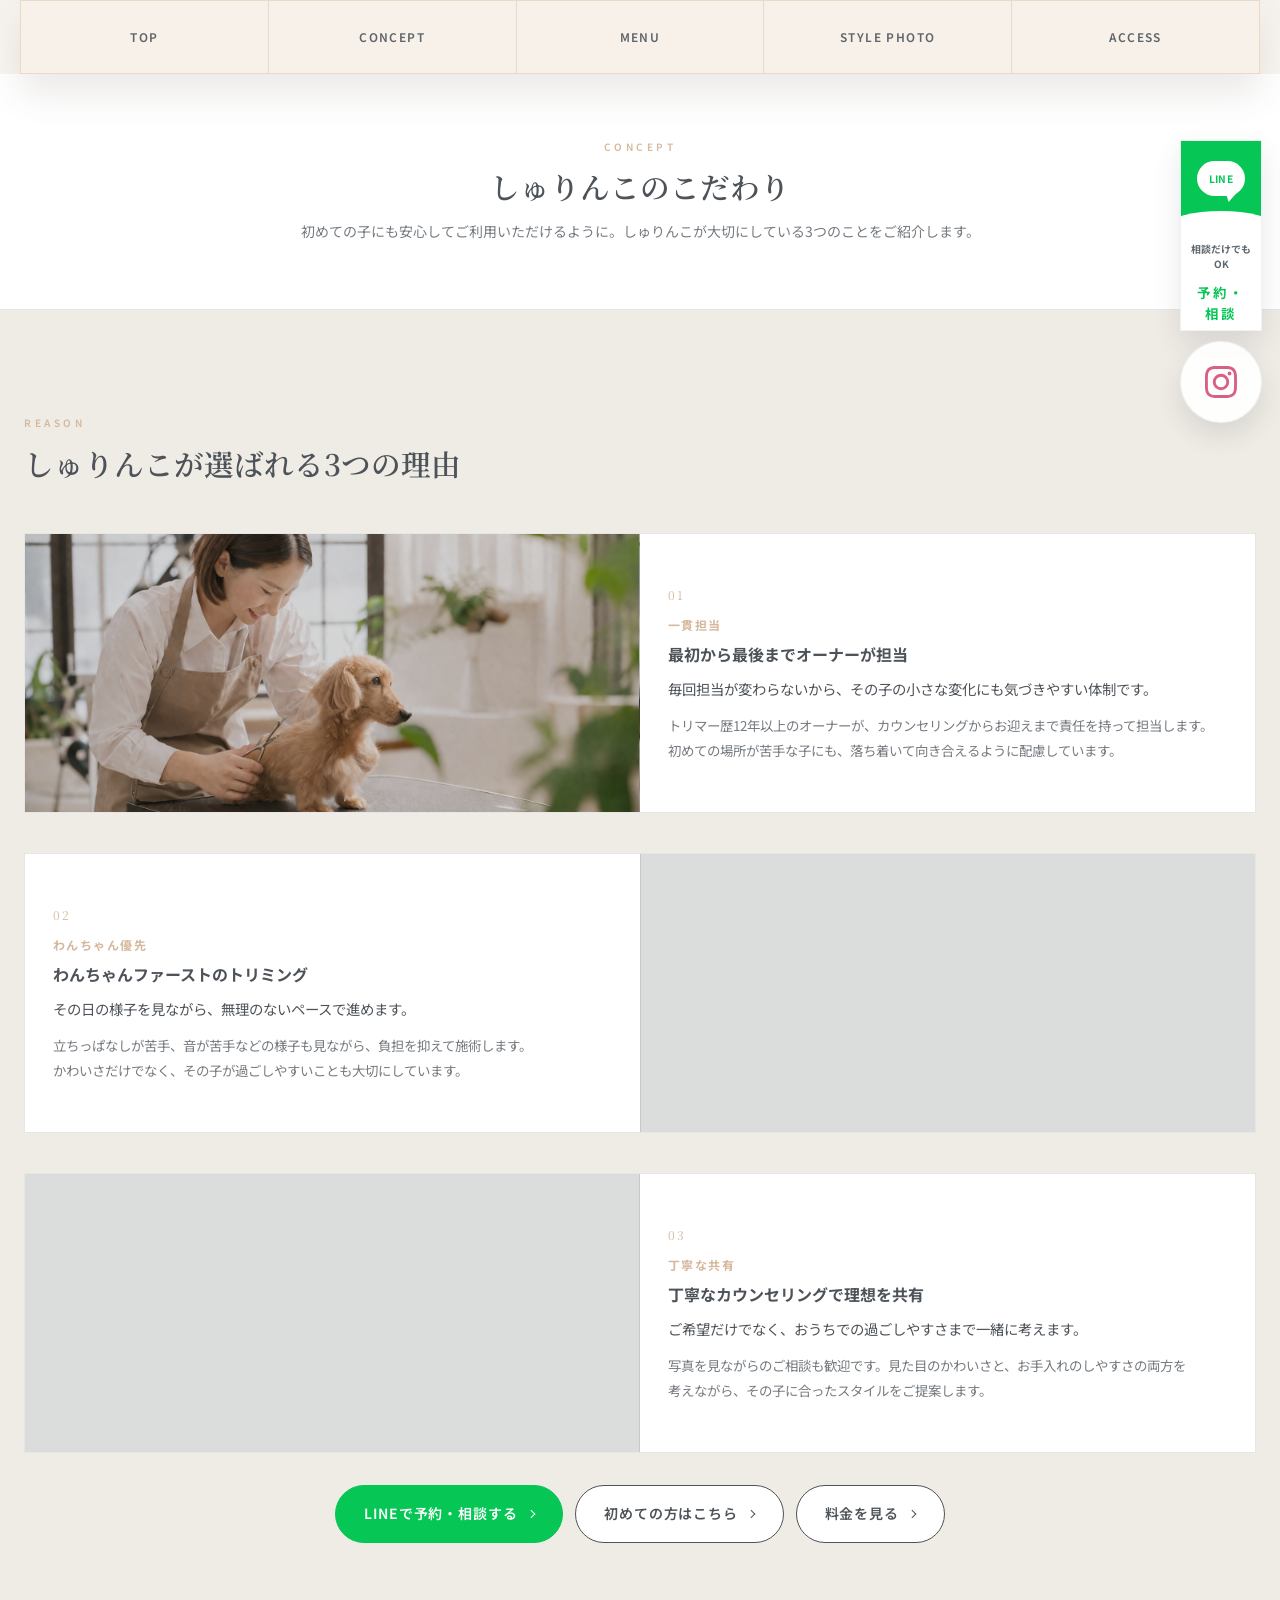
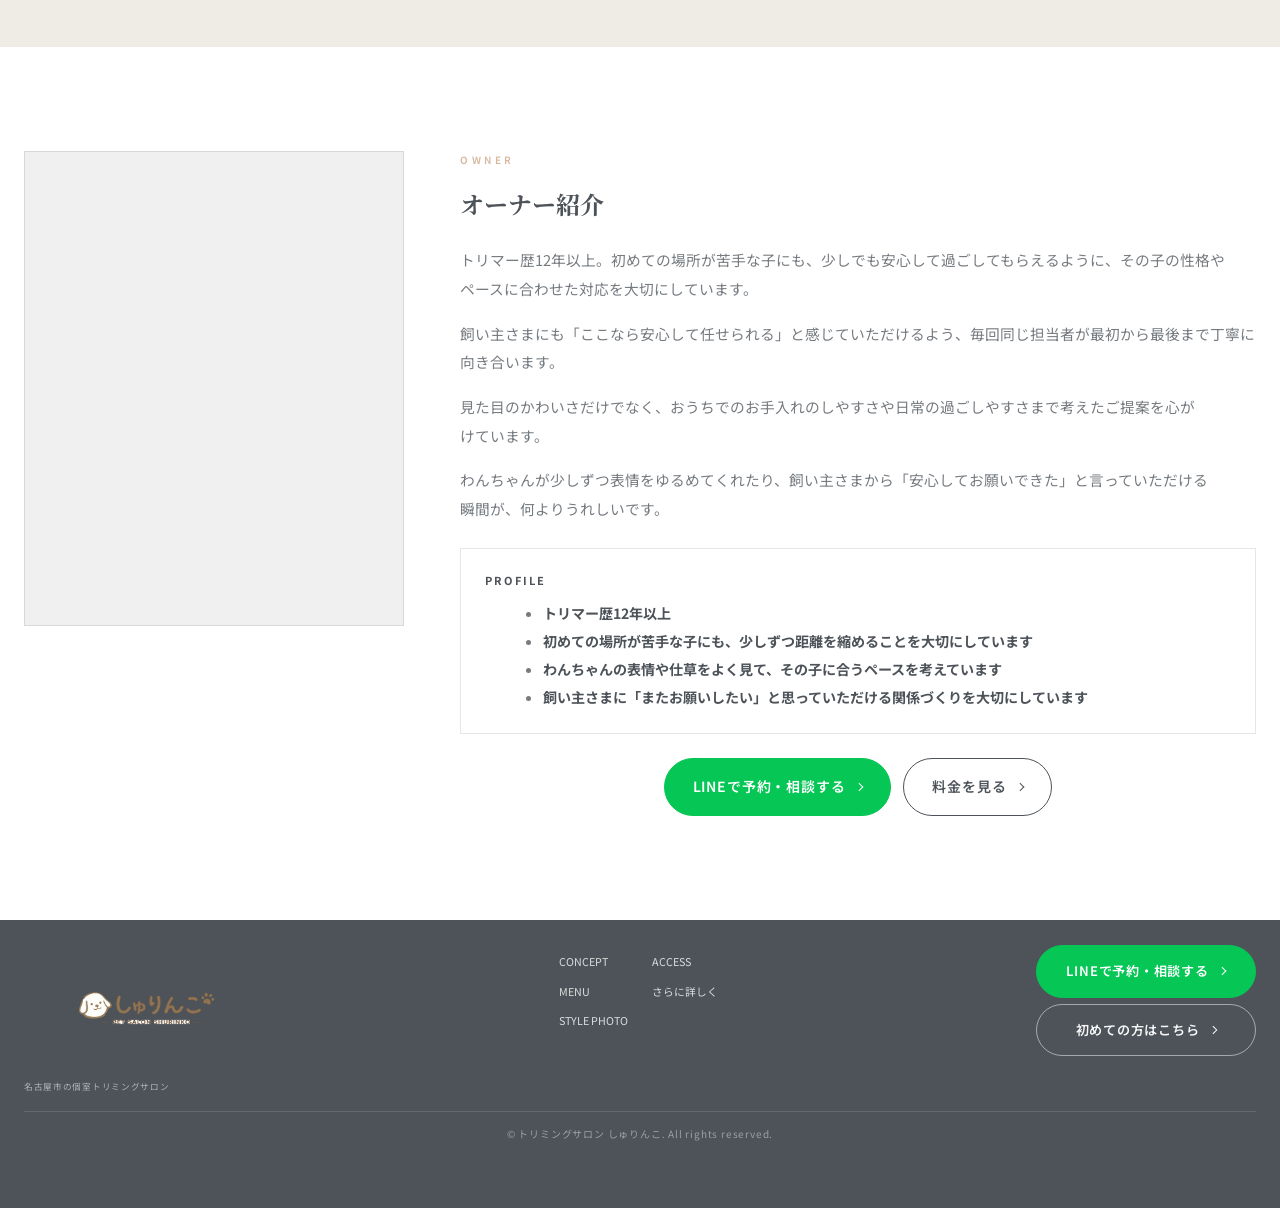
==== commit 2d858afa: "写真表示変更" ====
--- a/concept.html
+++ b/concept.html
@@ -107,7 +107,7 @@
   <footer class="site-footer">
     <div class="site-footer__grid container">
       <div class="site-footer__brand">
-        <img src="ペットサロンしゅりんこのロゴデザイン.png" alt="トリミングサロン しゅりんこ" class="site-footer__logo-img" width="1536" height="1024" decoding="async">
+        <img src="shurinko-logo.png" alt="トリミングサロン しゅりんこ" class="site-footer__logo-img" width="1536" height="1024" decoding="async">
         <p class="site-footer__tag">名古屋市の個室トリミングサロン</p>
       </div>
       <nav class="site-footer__nav" aria-label="フッターナビ">
--- a/style.css
+++ b/style.css
@@ -558,6 +558,10 @@
   min-height: 54px;
 }
 
+.hero__action-note {
+  margin: 0.8rem 0 0;
+}
+
 .hero__meta {
   list-style: none;
   margin: 1rem 0 0;
@@ -599,6 +603,15 @@
   display: none;
 }
 
+.text-link--light {
+  color: rgba(255, 255, 255, 0.92);
+  font-weight: 600;
+}
+
+.text-link--light:hover {
+  color: var(--color-white);
+}
+
 @media (min-width: 640px) {
   .hide-mobile {
     display: inline;
@@ -685,6 +698,10 @@
 
   .news-bar__item-more {
     grid-column: 2;
+  }
+
+  .location-summary {
+    margin-top: -0.75rem;
   }
 }
 
@@ -693,6 +710,65 @@
   z-index: 3;
   margin-top: -2.3rem;
   padding: 0 0 1.25rem;
+}
+
+.location-summary {
+  position: relative;
+  z-index: 4;
+  margin-top: -1.4rem;
+  padding: 0 0 1rem;
+}
+
+.location-summary__card {
+  display: grid;
+  gap: 0.75rem;
+  padding: 1rem 1.15rem;
+  background: rgba(255, 250, 244, 0.92);
+  border: 1px solid rgba(214, 184, 157, 0.34);
+  box-shadow: 0 14px 28px rgba(77, 83, 89, 0.08);
+}
+
+.location-summary__eyebrow {
+  margin: 0;
+  font-size: 0.68rem;
+  font-weight: 700;
+  letter-spacing: 0.18em;
+  color: var(--color-tan);
+}
+
+.location-summary__title {
+  margin: 0;
+  font-family: var(--font-serif);
+  font-size: 1rem;
+  line-height: 1.6;
+  color: var(--color-text);
+}
+
+.location-summary__list {
+  list-style: none;
+  margin: 0;
+  padding: 0;
+  display: grid;
+  gap: 0.45rem;
+}
+
+.location-summary__list li {
+  position: relative;
+  padding-left: 1rem;
+  font-size: 0.84rem;
+  line-height: 1.7;
+  color: var(--color-text-muted);
+}
+
+.location-summary__list li::before {
+  content: "";
+  position: absolute;
+  left: 0;
+  top: 0.78em;
+  width: 5px;
+  height: 5px;
+  border-radius: 50%;
+  background: var(--color-line);
 }
 
 .quick-cta__grid {
@@ -2734,13 +2810,25 @@
   border: 1px solid var(--color-border);
 }
 
-.reassurance-card h3 {
-  margin: 0 0 0.45rem;
+.reassurance-card summary {
+  list-style: none;
+  cursor: pointer;
   font-size: 0.92rem;
+  font-weight: 700;
+  line-height: 1.7;
+}
+
+.reassurance-card summary::-webkit-details-marker {
+  display: none;
+}
+
+.reassurance-card summary::after {
+  content: "";
+  display: none;
 }
 
 .reassurance-card p {
-  margin: 0;
+  margin: 0.45rem 0 0;
   font-size: 0.82rem;
   line-height: 1.8;
   color: var(--color-text-muted);
@@ -2755,6 +2843,14 @@
   flex-wrap: wrap;
   justify-content: center;
   gap: 0.65rem;
+  margin-top: 1rem;
+}
+
+.contact-links {
+  display: flex;
+  flex-wrap: wrap;
+  justify-content: center;
+  gap: 0.85rem 1.2rem;
   margin-top: 1rem;
 }
 
@@ -3010,6 +3106,13 @@
   border-radius: 50%;
   background: rgba(255, 255, 255, 0.92);
   color: #d85f88;
+}
+
+.fixed-side-cta__body {
+  display: flex;
+  flex-direction: column;
+  align-items: center;
+  gap: 0.35rem;
 }
 
 .fixed-side-cta__label {
@@ -3161,26 +3264,339 @@
     font-size: 16px;
   }
 
+  body:not(.subpage) {
+    padding-bottom: calc(90px + env(safe-area-inset-bottom, 0));
+  }
+
   .section__title-center {
-    margin-bottom: 1.5rem;
+    margin-bottom: 1.15rem;
   }
 
   .section__intro {
+    font-size: 0.89rem;
+    line-height: 1.8;
+    margin-bottom: 1.4rem;
+  }
+
+  .hero {
+    min-height: 620px;
+  }
+
+  .hero__overlay {
+    align-items: stretch;
+    padding: calc(var(--topbar-h) + 0.8rem) 0.9rem 1.4rem;
+  }
+
+  .hero__content {
+    align-self: flex-end;
+    margin: auto 0 0;
+    padding: 1rem 0.9rem 1rem;
+    border-radius: 1.1rem;
+    background: linear-gradient(180deg, rgba(14, 16, 18, 0.38), rgba(14, 16, 18, 0.2));
+  }
+
+  .hero__label {
+    margin-bottom: 0.55rem;
+    font-size: 0.6rem;
+    letter-spacing: 0.22em;
+  }
+
+  .hero__title {
+    margin-bottom: 0.8rem;
+    font-size: 1.45rem;
+    line-height: 1.45;
+  }
+
+  .hero__lead {
+    font-size: 0.84rem;
+    line-height: 1.75;
+  }
+
+  .hero__sublead {
+    margin-top: 0.55rem;
+    font-size: 0.81rem;
+    line-height: 1.7;
+  }
+
+  .hero__actions {
+    margin-top: 0.9rem;
+  }
+
+  .hero__actions .btn {
+    min-height: 50px;
+  }
+
+  .hero__action-note {
+    margin-top: 0.7rem;
+  }
+
+  .hero__meta {
+    display: grid;
+    grid-template-columns: repeat(2, minmax(0, 1fr));
+    gap: 0.45rem;
+    margin-top: 0.85rem;
+  }
+
+  .hero__meta li {
+    justify-content: center;
+    text-align: center;
+    padding: 0.42rem 0.5rem;
+    font-size: 0.67rem;
+    letter-spacing: 0.04em;
+  }
+
+  .location-summary {
+    margin-top: -0.55rem;
+    padding-bottom: 0.6rem;
+  }
+
+  .location-summary__card {
+    gap: 0.55rem;
+    padding: 0.9rem 0.95rem;
+  }
+
+  .location-summary__title {
     font-size: 0.92rem;
-    line-height: 1.9;
+  }
+
+  .location-summary__list li {
+    font-size: 0.78rem;
   }
 
   .quick-cta {
-    margin-top: -1.2rem;
-    padding-bottom: 0.8rem;
+    margin-top: 0;
+    padding-bottom: 0.65rem;
   }
 
   .quick-cta__grid {
     grid-template-columns: 1fr;
+    gap: 0.7rem;
   }
 
   .quick-cta__card {
-    padding: 1rem;
+    min-height: 0;
+    padding: 0.9rem 0.95rem;
+  }
+
+  .quick-cta__card p {
+    font-size: 0.82rem;
+    line-height: 1.7;
+  }
+
+  .section {
+    padding-top: 2.6rem;
+    padding-bottom: 2.6rem;
+  }
+
+  .mini-cta {
+    margin-top: 1.2rem;
+    padding: 0.95rem 0.9rem;
+  }
+
+  .mini-cta__text {
+    margin-bottom: 0.35rem;
+    font-size: 0.83rem;
+    line-height: 1.75;
+  }
+
+  .empathy-grid,
+  .first-guide__steps-grid,
+  .first-guide__support,
+  .menu-feature__pricing,
+  .reassurance-grid {
+    gap: 0.8rem;
+  }
+
+  .empathy-card,
+  .first-step-card,
+  .first-guide__support-card {
+    padding: 1rem 0.95rem;
+  }
+
+  .first-step-card__num {
+    margin-bottom: 0.45rem;
+  }
+
+  .first-step-card h3,
+  .first-guide__support-card h3 {
+    margin-bottom: 0.55rem;
+    font-size: 0.96rem;
+  }
+
+  .first-step-card p,
+  .first-guide__support-card p,
+  .first-guide__support-card ul {
+    font-size: 0.84rem;
+    line-height: 1.75;
+  }
+
+  .section__actions {
+    gap: 0.65rem;
+    margin-top: 1.35rem;
+  }
+
+  .section__actions .btn {
+    width: 100%;
+  }
+
+  .menu-feature__inner {
+    grid-template-columns: 1fr;
+  }
+
+  .menu-feature__visual {
+    order: -1;
+    min-height: 220px;
+  }
+
+  .menu-feature__image {
+    min-height: 220px;
+  }
+
+  .menu-feature__content {
+    padding: 2rem 1rem 2.2rem;
+  }
+
+  .menu-feature__panel p {
+    font-size: 0.86rem;
+    line-height: 1.8;
+  }
+
+  .style-cases__grid {
+    grid-template-columns: 1fr;
+    gap: 0.8rem;
+  }
+
+  .style-cases__card {
+    display: grid;
+    grid-template-columns: 108px minmax(0, 1fr);
+    align-items: stretch;
+  }
+
+  .style-cases__img {
+    height: 100%;
+    aspect-ratio: auto;
+  }
+
+  .style-cases__body {
+    padding: 0.8rem 0.85rem;
+  }
+
+  .style-cases__body h3 {
+    font-size: 0.84rem;
+    margin-bottom: 0.3rem;
+  }
+
+  .style-cases__body p {
+    font-size: 0.75rem;
+    line-height: 1.7;
+  }
+
+  .style-cases__meta {
+    gap: 0.28rem;
+    margin-top: 0.55rem;
+  }
+
+  .style-cases__meta li {
+    padding-left: 0.8rem;
+    font-size: 0.72rem;
+    line-height: 1.6;
+  }
+
+  .reassurance-grid {
+    grid-template-columns: 1fr;
+  }
+
+  .reassurance-card {
+    padding: 0;
+    overflow: hidden;
+  }
+
+  .reassurance-card summary {
+    position: relative;
+    padding: 0.95rem 2.9rem 0.95rem 1rem;
+    font-size: 0.86rem;
+  }
+
+  .reassurance-card summary::after {
+    content: "+";
+    display: block;
+    position: absolute;
+    right: 1rem;
+    top: 50%;
+    transform: translateY(-50%);
+    font-size: 1.05rem;
+    color: var(--color-tan);
+  }
+
+  .reassurance-card[open] summary::after {
+    content: "−";
+  }
+
+  .reassurance-card p {
+    margin: 0;
+    padding: 0 1rem 0.95rem;
+    font-size: 0.8rem;
+  }
+
+  .faq-item {
+    position: relative;
+  }
+
+  .faq-item summary {
+    position: relative;
+    padding: 0.95rem 2.9rem 0.95rem 1rem;
+    font-size: 0.88rem;
+    line-height: 1.6;
+  }
+
+  .faq-item summary::after {
+    float: none;
+    position: absolute;
+    right: 1rem;
+    top: 50%;
+    transform: translateY(-50%);
+  }
+
+  .faq-item p {
+    padding: 0 1rem 0.95rem;
+    font-size: 0.82rem;
+    line-height: 1.75;
+  }
+
+  .access-section {
+    padding-inline: 12px;
+  }
+
+  .access-box {
+    padding: 1rem 0.95rem;
+    border-radius: 16px;
+    background: rgba(244, 238, 230, 0.78);
+  }
+
+  .access-highlights {
+    gap: 0.45rem;
+    margin-bottom: 0.8rem;
+  }
+
+  .access-highlights span {
+    font-size: 0.7rem;
+    padding: 0.4rem 0.65rem;
+  }
+
+  .access-box__name {
+    margin-bottom: 0.8rem;
+    font-size: 0.98rem;
+  }
+
+  .access-reserve {
+    padding-bottom: 1rem;
+    margin-bottom: 1rem;
+  }
+
+  .contact-links {
+    flex-direction: column;
+    align-items: center;
+    gap: 0.55rem;
   }
 
   body.subpage {
@@ -3195,60 +3611,64 @@
     flex-direction: row;
     justify-content: center;
     align-items: stretch;
-    gap: 10px;
+    gap: 8px;
   }
 
   .fixed-side-cta__btn--line {
-    flex: 1 1 0;
-    max-width: 244px;
-    min-height: 88px;
-    border-radius: 18px;
+    flex: 1 1 auto;
+    max-width: none;
+    min-height: 64px;
+    border-radius: 16px;
     flex-direction: row;
     justify-content: flex-start;
-    gap: 0.9rem;
-    padding: 0.7rem 1rem;
+    gap: 0.75rem;
+    padding: 0.55rem 0.8rem;
   }
 
   .fixed-side-cta__line-top {
-    flex: 0 0 56px;
-    width: 56px;
-    min-height: 56px;
-    border-radius: 14px;
+    flex: 0 0 46px;
+    width: 46px;
+    min-height: 46px;
+    border-radius: 12px;
     padding: 3px 0 7px;
   }
 
   .fixed-side-cta__line-top::after {
     bottom: -8px;
-    width: 62px;
-    height: 16px;
+    width: 52px;
+    height: 14px;
   }
 
   .fixed-side-cta__line-bubble {
-    width: 34px;
-    height: 26px;
-    font-size: 0.46rem;
-  }
-
-  .fixed-side-cta__btn--line .fixed-side-cta__label {
+    width: 28px;
+    height: 22px;
+    font-size: 0.42rem;
+  }
+
+  .fixed-side-cta__body {
     align-items: flex-start;
     justify-content: center;
     flex: 1 1 auto;
     min-width: 0;
+  }
+
+  .fixed-side-cta__btn--line .fixed-side-cta__label {
+    align-items: flex-start;
     margin: 0;
-    gap: 0.18rem;
-    font-size: 0.86rem;
-    letter-spacing: 0.14em;
+    gap: 0.12rem;
+    font-size: 0.8rem;
+    letter-spacing: 0.12em;
   }
 
   .fixed-side-cta__subcopy {
+    display: block;
+    max-width: none;
+    font-size: 0.58rem;
+    line-height: 1.3;
+  }
+
+  .fixed-side-cta__btn--ig {
     display: none;
-  }
-
-  .fixed-side-cta__btn--ig {
-    flex: 0 0 72px;
-    width: 72px;
-    min-height: 72px;
-    border-radius: 50%;
   }
 
   .fixed-side-cta__icon--ig {
@@ -3257,16 +3677,20 @@
   }
 
   .page-top {
-    right: 10px;
-    bottom: calc(86px + env(safe-area-inset-bottom, 0));
-    width: 72px;
-    height: 72px;
-    font-size: 0.54rem;
-    letter-spacing: 0.15em;
+    right: 12px;
+    bottom: calc(78px + env(safe-area-inset-bottom, 0));
+    width: 52px;
+    height: 52px;
+    font-size: 0;
+    letter-spacing: 0;
   }
 
   .page-top::before {
-    font-size: 0.9rem;
+    font-size: 0.84rem;
+  }
+
+  .page-top span {
+    display: none;
   }
 }
 
